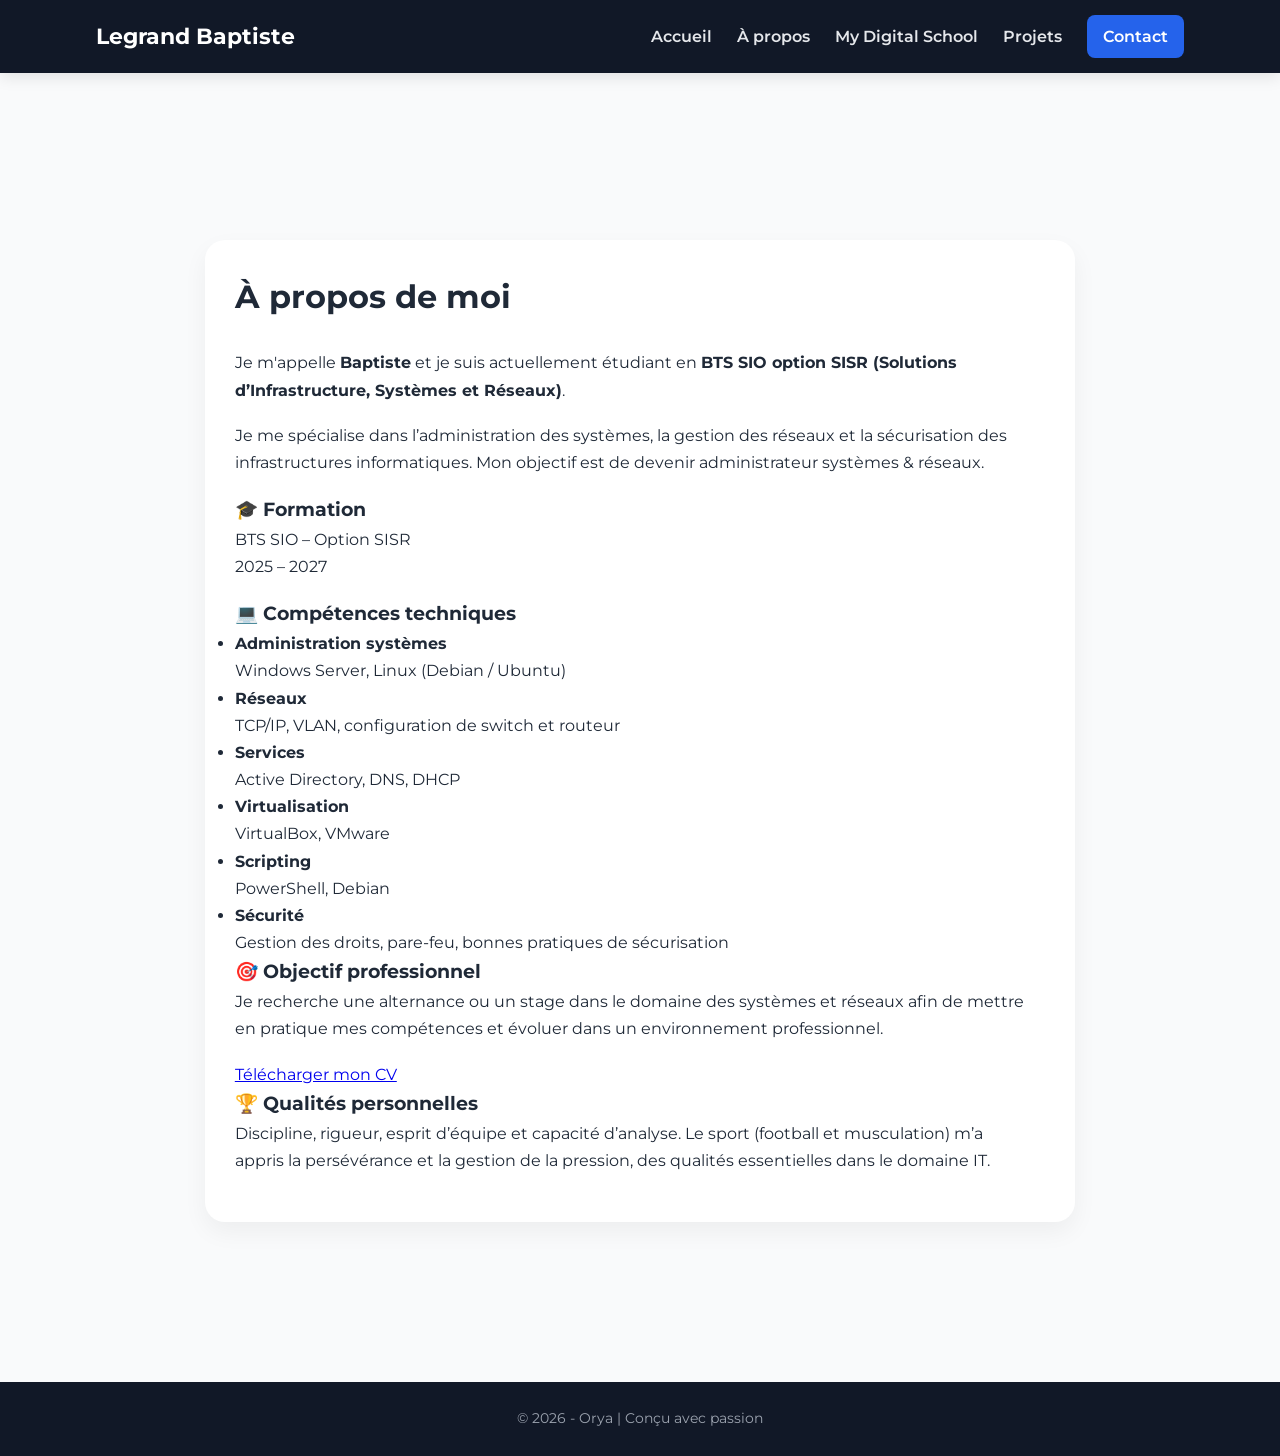
==== a-propos.html @ e44fdbe2 "Refactor header structure: add header container for improved layout consistency across multiple HTML" ====
<!DOCTYPE html>
<html lang="fr">
<head>
    <meta charset="UTF-8">
    <title>À propos</title>
    <link rel="stylesheet" href="style.css">
    <link rel="icon" type="image/x-icon" href="images/favicon.ico">
    <link href="https://fonts.googleapis.com/css2?family=Montserrat:wght@400;600;700&display=swap" rel="stylesheet">
</head>
<body>

<header>
    <div class="header-container">
        <a href="index.html" class="site-name">Legrand Baptiste</a>

        <nav class="nav-right">
            <a href="index.html">Accueil</a>
            <a href="a-propos.html">À propos</a>
            <a href="ecole.html">My Digital School</a>
            <a href="projets.html">Projets</a>
            <a href="contact.html" class="btn-nav">Contact</a>
        </nav>
    </div>
</header>

<section class="about">
    <div class="container">
        <div class="card">

            <h2>À propos de moi</h2>
            

            <p>
                Je m'appelle <strong>Baptiste</strong> et je suis actuellement étudiant en 
                <strong>BTS SIO option SISR (Solutions d’Infrastructure, Systèmes et Réseaux)</strong>.
            </p>

            <p>
                Je me spécialise dans l’administration des systèmes, la gestion des réseaux 
                et la sécurisation des infrastructures informatiques.
                Mon objectif est de devenir administrateur systèmes & réseaux.
            </p>

            <h3>🎓 Formation</h3>
            <p>
                BTS SIO – Option SISR<br>
                2025 – 2027
            </p>

            <h3>💻 Compétences techniques</h3>

<ul class="skills-list">
    <li>
        <strong>Administration systèmes</strong><br>
        Windows Server, Linux (Debian / Ubuntu)
    </li>

    <li>
        <strong>Réseaux</strong><br>
        TCP/IP, VLAN, configuration de switch et routeur
    </li>

    <li>
        <strong>Services</strong><br>
        Active Directory, DNS, DHCP
    </li>

    <li>
        <strong>Virtualisation</strong><br>
        VirtualBox, VMware
    </li>

    <li>
        <strong>Scripting</strong><br>
        PowerShell, Debian
    </li>

    <li>
        <strong>Sécurité</strong><br>
        Gestion des droits, pare-feu, bonnes pratiques de sécurisation
    </li>
</ul>

            <h3>🎯 Objectif professionnel</h3>
            <p>
                Je recherche une alternance ou un stage dans le domaine des systèmes et réseaux
                afin de mettre en pratique mes compétences et évoluer dans un environnement professionnel.
            </p>
<div class="cv-section">
    <a href="cv/CV_LEGRAND_Baptiste.pdf" target="_blank" class="btn-download">
        Télécharger mon CV
    </a>
</div>
            <h3>🏆 Qualités personnelles</h3>
            <p>
                Discipline, rigueur, esprit d’équipe et capacité d’analyse.  
                Le sport (football et musculation) m’a appris la persévérance et la gestion de la pression,
                des qualités essentielles dans le domaine IT.
            </p>

        </div>
    </div>
</section>

<footer>
    © 2026 - Orya | Conçu avec passion
</footer>

</body>
</html>
---- style.css ----
/* ======================= */
/* RESET */
/* ======================= */
* {
    margin: 0;
    padding: 0;
    box-sizing: border-box;
}

html, body {
    height: 100%;
}

body {
    padding-top: 80px;
    font-family: 'Montserrat', sans-serif;
    display: flex;
    flex-direction: column;
    min-height: 100vh;
    background-color: #f9fafb;
    color: #1f2937;
    line-height: 1.7;
}

/* ======================= */
/* HEADER */
/* ======================= */
header {
    width: 100%;
    background: #111827;
    box-shadow: 0 4px 15px rgba(0,0,0,0.1);
    position: fixed;
    top: 0;
    left: 0;
    z-index: 1000;
}

.header-container {
    width: 85%;
    max-width: 1200px;
    margin: auto;
    display: flex;
    align-items: center;
    padding: 15px 0;
}

/* Nom du site */
.site-name {
    color: #ffffff;
    font-weight: 700;
    font-size: 22px;
    text-decoration: none;
    margin-right: auto; /* 🔥 pousse le menu à droite */
    transition: 0.3s ease;
}

.site-name:hover {
    color: #2563eb;
}

/* Navigation */
.nav-right {
    display: flex;
    align-items: center;
    gap: 25px;
}

.nav-right a {
    color: #e5e7eb;
    text-decoration: none;
    font-weight: 600;
    transition: 0.3s ease;
}

.nav-right a:hover {
    color: #2563eb;
}

/* Bouton contact */
.btn-nav {
    padding: 8px 16px;
    background-color: #2563eb;
    border-radius: 8px;
    color: white !important;
}

.btn-nav:hover {
    background-color: #1d4ed8;
}

/* ======================= */
/* HERO */
/* ======================= */
.hero {
    background: linear-gradient(135deg, #111827, #1f2937);
    color: white;
    padding: 120px 10%;
    text-align: center;
}

.hero h1 {
    font-size: 42px;
    margin-bottom: 20px;
}

.hero p {
    font-size: 18px;
    margin-bottom: 35px;
    opacity: 0.9;
}

/* Boutons */
.btn {
    padding: 12px 28px;
    border-radius: 10px;
    text-decoration: none;
    font-weight: 600;
    transition: 0.3s ease;
    margin: 5px;
    display: inline-block;
}

.primary {
    background-color: #2563eb;
    color: white;
}

.primary:hover {
    background-color: #1d4ed8;
}

.secondary {
    border: 2px solid white;
    color: white;
}

.secondary:hover {
    background-color: white;
    color: #111827;
}

/* ======================= */
/* CONTENU */
/* ======================= */
.container {
    width: 85%;
    margin: 60px auto;
    flex: 1;
}

h1, h2 {
    margin-bottom: 20px;
}

.about {
    padding: 100px 10%;
}

.about h2 {
    font-size: 32px;
    margin-bottom: 25px;
}

.about p {
    max-width: 800px;
    margin-bottom: 18px;
}

/* ======================= */
/* CARTES */
/* ======================= */
.card {
    background: white;
    padding: 30px;
    border-radius: 20px;
    box-shadow: 0 10px 25px rgba(0,0,0,0.05);
    transition: 0.3s ease;
}

.card:hover {
    transform: translateY(-6px);
    box-shadow: 0 20px 50px rgba(0,0,0,0.08);
}

/* ======================= */
/* GRID */
/* ======================= */
.projects-grid {
    display: grid;
    grid-template-columns: repeat(auto-fit, minmax(280px, 1fr));
    gap: 30px;
}

/* ======================= */
/* FOOTER */
/* ======================= */
footer {
    text-align: center;
    padding: 25px;
    background: #111827;
    color: #9ca3af;
    font-size: 14px;
}

/* ======================= */
/* RESPONSIVE */
/* ======================= */
@media (max-width: 768px) {
    .header-container {
        flex-direction: column;
        align-items: center;
    }

    .site-name {
        margin-right: 0;
        margin-bottom: 10px;
    }

    .nav-right {
        flex-wrap: wrap;
        justify-content: center;
        gap: 15px;
    }

    .hero h1 {
        font-size: 28px;
    }

    .hero {
        padding: 80px 5%;
    }

    .container {
        width: 90%;
    }
}
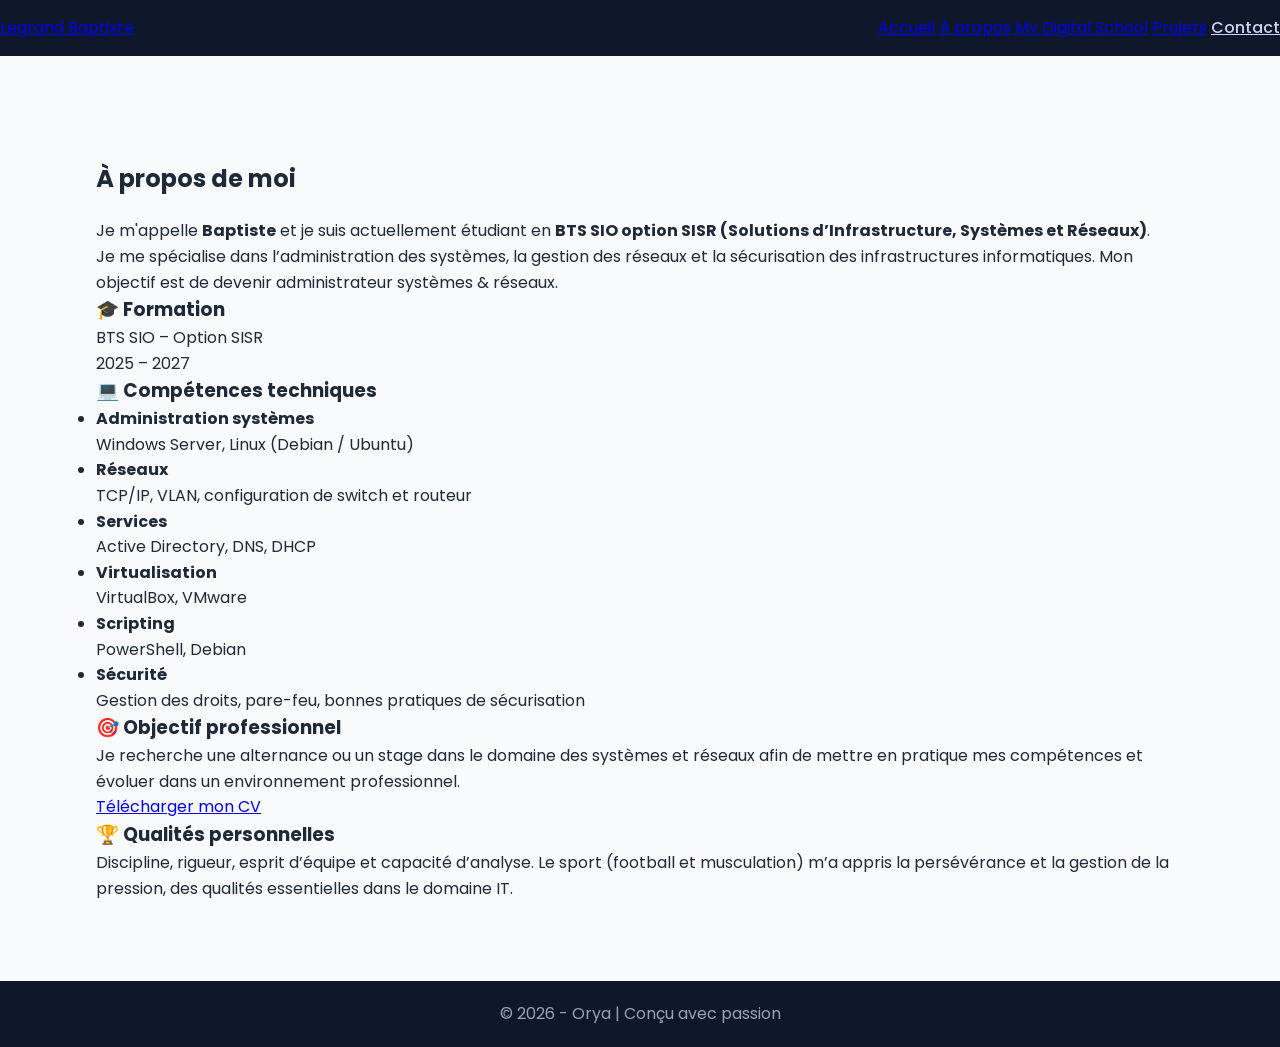
==== commit 8c7c65b3: "Refactor font styles: replace Montserrat with Poppins across multiple HTML files and update button s" ====
--- a/a-propos.html
+++ b/a-propos.html
@@ -5,7 +5,7 @@
     <title>À propos</title>
     <link rel="stylesheet" href="style.css">
     <link rel="icon" type="image/x-icon" href="images/favicon.ico">
-    <link href="https://fonts.googleapis.com/css2?family=Montserrat:wght@400;600;700&display=swap" rel="stylesheet">
+    <link href="https://fonts.googleapis.com/css2?family=Poppins:wght@400;600;700&display=swap" rel="stylesheet">
 </head>
 <body>
 
--- a/style.css
+++ b/style.css
@@ -1,132 +1,145 @@
-/* ======================= */
 /* RESET */
-/* ======================= */
 * {
     margin: 0;
     padding: 0;
     box-sizing: border-box;
 }
 
-html, body {
-    height: 100%;
+body {
+    font-family: 'Montserrat', sans-serif;
+    background: #f9fafb;
+    color: #1f2937;
+    line-height: 1.6;
+    padding-top: 80px;
 }
 
-body {
-    padding-top: 80px;
-    font-family: 'Montserrat', sans-serif;
-    display: flex;
-    flex-direction: column;
-    min-height: 100vh;
-    background-color: #f9fafb;
-    color: #1f2937;
-    line-height: 1.7;
+/* CONTAINER */
+.container {
+    width: 85%;
+    max-width: 1200px;
+    margin: auto;
 }
 
-/* ======================= */
 /* HEADER */
-/* ======================= */
 header {
+    background: #0f172a;
+    position: fixed;
     width: 100%;
-    background: #111827;
-    box-shadow: 0 4px 15px rgba(0,0,0,0.1);
-    position: fixed;
     top: 0;
     left: 0;
     z-index: 1000;
+    
+    border-bottom: none; /* 🔥 enlève barre blanche */
+}
+
+/* SUPPRIME toute ligne parasite */
+header::after {
+    display: none;
 }
 
 .header-container {
-    width: 85%;
-    max-width: 1200px;
-    margin: auto;
     display: flex;
+    justify-content: space-between;
     align-items: center;
     padding: 15px 0;
 }
 
-/* Nom du site */
-.site-name {
-    color: #ffffff;
+/* LOGO */
+.logo {
+    color: white;
     font-weight: 700;
     font-size: 22px;
     text-decoration: none;
-    margin-right: auto; /* 🔥 pousse le menu à droite */
-    transition: 0.3s ease;
 }
 
-.site-name:hover {
-    color: #2563eb;
-}
-
-/* Navigation */
-.nav-right {
+/* NAV */
+.nav {
     display: flex;
-    align-items: center;
     gap: 25px;
 }
 
-.nav-right a {
-    color: #e5e7eb;
+/* liens */
+.nav a {
+    color: #cbd5f5;
     text-decoration: none;
-    font-weight: 600;
-    transition: 0.3s ease;
+    font-weight: 500;
+    position: relative;
+    display: inline-block;
+    transition: color 0.2s ease;
 }
 
-.nav-right a:hover {
-    color: #2563eb;
+/* hover propre (SANS BOUGER) */
+.nav a:hover {
+    color: white;
+    font-weight: 700;
 }
 
-/* Bouton contact */
+/* underline propre */
+.nav a::after {
+    content: "";
+    position: absolute;
+    width: 0;
+    height: 3px;
+    bottom: -2px; /* collé au texte */
+    left: 0;
+    background: #2563eb;
+    transition: width 0.3s ease;
+}
+
+.nav a:hover::after {
+    width: 100%;
+}
+
+/* bouton contact */
 .btn-nav {
-    padding: 8px 16px;
-    background-color: #2563eb;
-    border-radius: 8px;
+    background: none;
+    padding: 0;
+    border-radius: 0;
+    color: #cbd5f5 !important;
+    font-weight: 500;
+}
+
+.btn-nav:hover {
     color: white !important;
 }
 
-.btn-nav:hover {
-    background-color: #1d4ed8;
-}
-
-/* ======================= */
 /* HERO */
-/* ======================= */
 .hero {
-    background: linear-gradient(135deg, #111827, #1f2937);
+    background: linear-gradient(135deg, #0f172a, #1e293b);
     color: white;
-    padding: 120px 10%;
     text-align: center;
+    padding: 120px 0;
 }
 
 .hero h1 {
     font-size: 42px;
-    margin-bottom: 20px;
+    margin-bottom: 15px;
 }
 
 .hero p {
-    font-size: 18px;
-    margin-bottom: 35px;
-    opacity: 0.9;
+    margin-bottom: 30px;
+    opacity: 0.8;
 }
 
-/* Boutons */
+/* BOUTONS */
 .btn {
-    padding: 12px 28px;
+    padding: 12px 25px;
     border-radius: 10px;
     text-decoration: none;
     font-weight: 600;
-    transition: 0.3s ease;
     margin: 5px;
     display: inline-block;
+    transition: 0.3s;
 }
 
 .primary {
-    background-color: #2563eb;
+    background: #2563eb;
     color: white;
 }
 
 .primary:hover {
-    background-color: #1d4ed8;
+    background: #1d4ed8;
+    transform: translateY(-2px);
 }
 
 .secondary {
@@ -135,102 +148,47 @@
 }
 
 .secondary:hover {
-    background-color: white;
-    color: #111827;
+    background: white;
+    color: #0f172a;
 }
 
-/* ======================= */
-/* CONTENU */
-/* ======================= */
-.container {
-    width: 85%;
-    margin: 60px auto;
-    flex: 1;
+/* ABOUT */
+.about {
+    padding: 80px 0;
 }
 
-h1, h2 {
+.about h2 {
     margin-bottom: 20px;
 }
 
-.about {
-    padding: 100px 10%;
+/* FOOTER */
+footer {
+    background: #0f172a;
+    color: #94a3b8;
+    text-align: center;
+    padding: 20px;
 }
 
-.about h2 {
-    font-size: 32px;
-    margin-bottom: 25px;
+.logo,
+.nav a {
+    letter-spacing: 0.3px; /* arrondi visuel */
 }
 
-.about p {
-    max-width: 800px;
-    margin-bottom: 18px;
+body {
+    -webkit-font-smoothing: antialiased;
+    -moz-osx-font-smoothing: grayscale;
 }
 
-/* ======================= */
-/* CARTES */
-/* ======================= */
-.card {
-    background: white;
-    padding: 30px;
-    border-radius: 20px;
-    box-shadow: 0 10px 25px rgba(0,0,0,0.05);
-    transition: 0.3s ease;
+body {
+    font-family: 'Poppins', sans-serif;
 }
 
-.card:hover {
-    transform: translateY(-6px);
-    box-shadow: 0 20px 50px rgba(0,0,0,0.08);
+header {
+    border-bottom: none !important;
 }
 
-/* ======================= */
-/* GRID */
-/* ======================= */
-.projects-grid {
-    display: grid;
-    grid-template-columns: repeat(auto-fit, minmax(280px, 1fr));
-    gap: 30px;
-}
-
-/* ======================= */
-/* FOOTER */
-/* ======================= */
-footer {
-    text-align: center;
-    padding: 25px;
-    background: #111827;
-    color: #9ca3af;
-    font-size: 14px;
-}
-
-/* ======================= */
-/* RESPONSIVE */
-/* ======================= */
-@media (max-width: 768px) {
-    .header-container {
-        flex-direction: column;
-        align-items: center;
-    }
-
-    .site-name {
-        margin-right: 0;
-        margin-bottom: 10px;
-    }
-
-    .nav-right {
-        flex-wrap: wrap;
-        justify-content: center;
-        gap: 15px;
-    }
-
-    .hero h1 {
-        font-size: 28px;
-    }
-
-    .hero {
-        padding: 80px 5%;
-    }
-
-    .container {
-        width: 90%;
-    }
+header,
+.header-container {
+    border: none !important;
+    outline: none;
 }
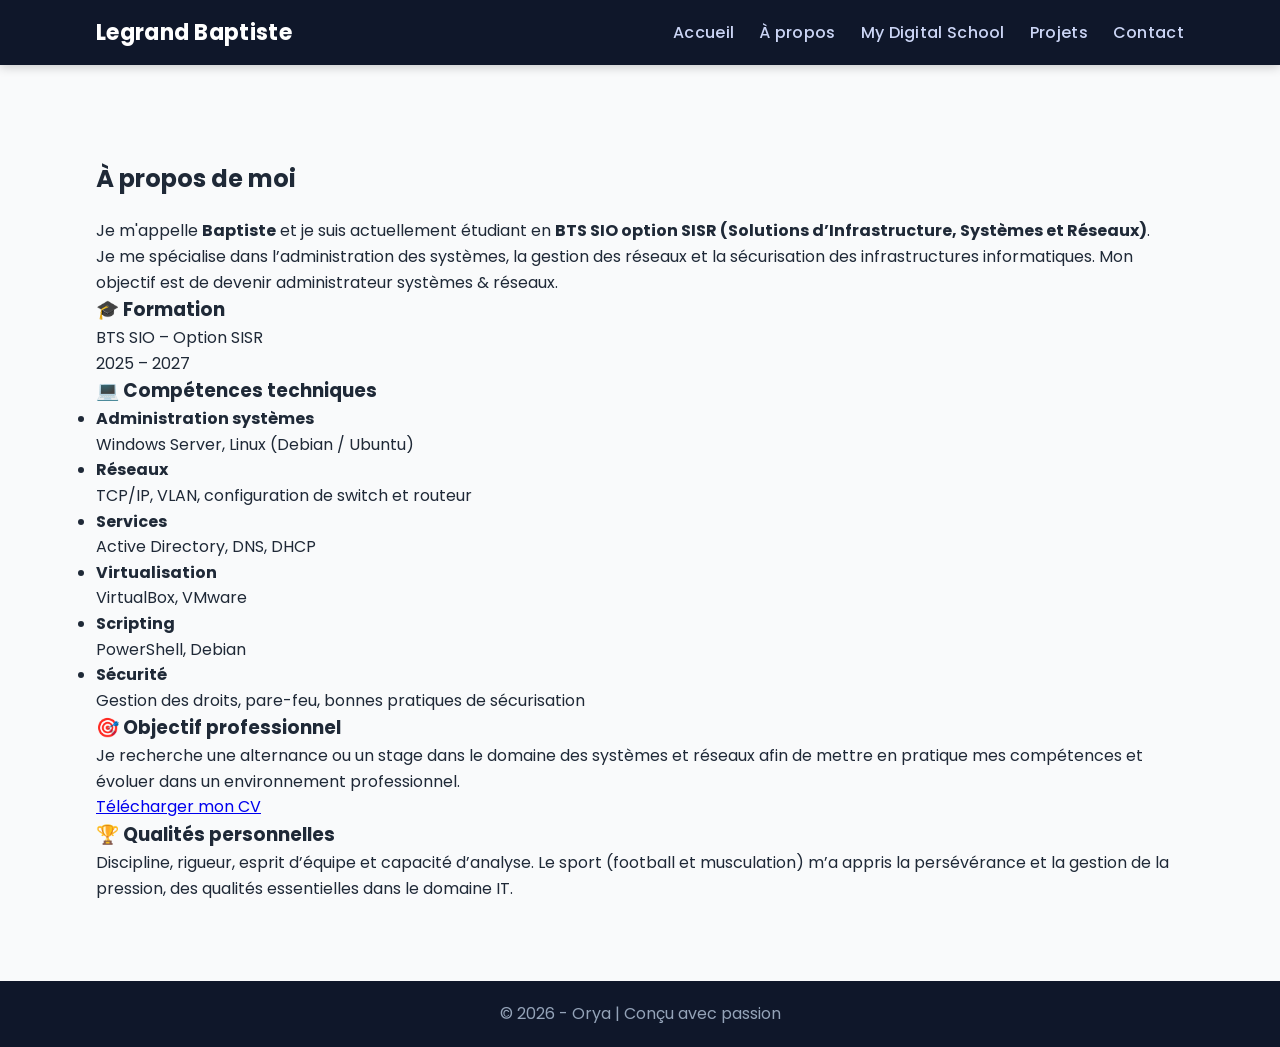
==== commit 01a17ecb: "Refactor header structure and styles: update header container class, modify logo class, and adjust n" ====
--- a/a-propos.html
+++ b/a-propos.html
@@ -10,10 +10,10 @@
 <body>
 
 <header>
-    <div class="header-container">
-        <a href="index.html" class="site-name">Legrand Baptiste</a>
+    <div class="container header-container">
+        <a href="index.html" class="logo">Legrand Baptiste</a>
 
-        <nav class="nav-right">
+        <nav class="nav">
             <a href="index.html">Accueil</a>
             <a href="a-propos.html">À propos</a>
             <a href="ecole.html">My Digital School</a>
--- a/style.css
+++ b/style.css
@@ -1,26 +1,38 @@
+/* ======================= */
 /* RESET */
+/* ======================= */
 * {
     margin: 0;
     padding: 0;
     box-sizing: border-box;
 }
 
+/* ======================= */
+/* BODY */
+/* ======================= */
 body {
-    font-family: 'Montserrat', sans-serif;
+    font-family: 'Poppins', sans-serif;
     background: #f9fafb;
     color: #1f2937;
     line-height: 1.6;
     padding-top: 80px;
-}
-
+
+    -webkit-font-smoothing: antialiased;
+    -moz-osx-font-smoothing: grayscale;
+}
+
+/* ======================= */
 /* CONTAINER */
+/* ======================= */
 .container {
     width: 85%;
     max-width: 1200px;
     margin: auto;
 }
 
+/* ======================= */
 /* HEADER */
+/* ======================= */
 header {
     background: #0f172a;
     position: fixed;
@@ -28,11 +40,12 @@
     top: 0;
     left: 0;
     z-index: 1000;
-    
-    border-bottom: none; /* 🔥 enlève barre blanche */
-}
-
-/* SUPPRIME toute ligne parasite */
+
+    border: none !important;
+    box-shadow: 0 2px 10px rgba(0,0,0,0.2);
+}
+
+/* supprime toute ligne parasite */
 header::after {
     display: none;
 }
@@ -44,15 +57,20 @@
     padding: 15px 0;
 }
 
+/* ======================= */
 /* LOGO */
+/* ======================= */
 .logo {
     color: white;
     font-weight: 700;
     font-size: 22px;
     text-decoration: none;
-}
-
-/* NAV */
+    letter-spacing: 0.3px;
+}
+
+/* ======================= */
+/* NAVIGATION */
+/* ======================= */
 .nav {
     display: flex;
     gap: 25px;
@@ -65,22 +83,23 @@
     font-weight: 500;
     position: relative;
     display: inline-block;
+    letter-spacing: 0.3px;
     transition: color 0.2s ease;
 }
 
-/* hover propre (SANS BOUGER) */
+/* hover (stable, sans bouger) */
 .nav a:hover {
     color: white;
     font-weight: 700;
 }
 
-/* underline propre */
+/* underline animation */
 .nav a::after {
     content: "";
     position: absolute;
     width: 0;
     height: 3px;
-    bottom: -2px; /* collé au texte */
+    bottom: -2px;
     left: 0;
     background: #2563eb;
     transition: width 0.3s ease;
@@ -90,7 +109,9 @@
     width: 100%;
 }
 
-/* bouton contact */
+/* ======================= */
+/* CONTACT (comme les autres) */
+/* ======================= */
 .btn-nav {
     background: none;
     padding: 0;
@@ -103,7 +124,9 @@
     color: white !important;
 }
 
+/* ======================= */
 /* HERO */
+/* ======================= */
 .hero {
     background: linear-gradient(135deg, #0f172a, #1e293b);
     color: white;
@@ -121,7 +144,9 @@
     opacity: 0.8;
 }
 
+/* ======================= */
 /* BOUTONS */
+/* ======================= */
 .btn {
     padding: 12px 25px;
     border-radius: 10px;
@@ -152,7 +177,9 @@
     color: #0f172a;
 }
 
+/* ======================= */
 /* ABOUT */
+/* ======================= */
 .about {
     padding: 80px 0;
 }
@@ -161,7 +188,9 @@
     margin-bottom: 20px;
 }
 
+/* ======================= */
 /* FOOTER */
+/* ======================= */
 footer {
     background: #0f172a;
     color: #94a3b8;
@@ -169,26 +198,10 @@
     padding: 20px;
 }
 
-.logo,
-.nav a {
-    letter-spacing: 0.3px; /* arrondi visuel */
-}
-
-body {
-    -webkit-font-smoothing: antialiased;
-    -moz-osx-font-smoothing: grayscale;
-}
-
-body {
-    font-family: 'Poppins', sans-serif;
-}
-
-header {
-    border-bottom: none !important;
-}
-
+/* ======================= */
+/* FIX BARRE BLANCHE (ULTIME) */
+/* ======================= */
 header,
-.header-container {
+header * {
     border: none !important;
-    outline: none;
 }
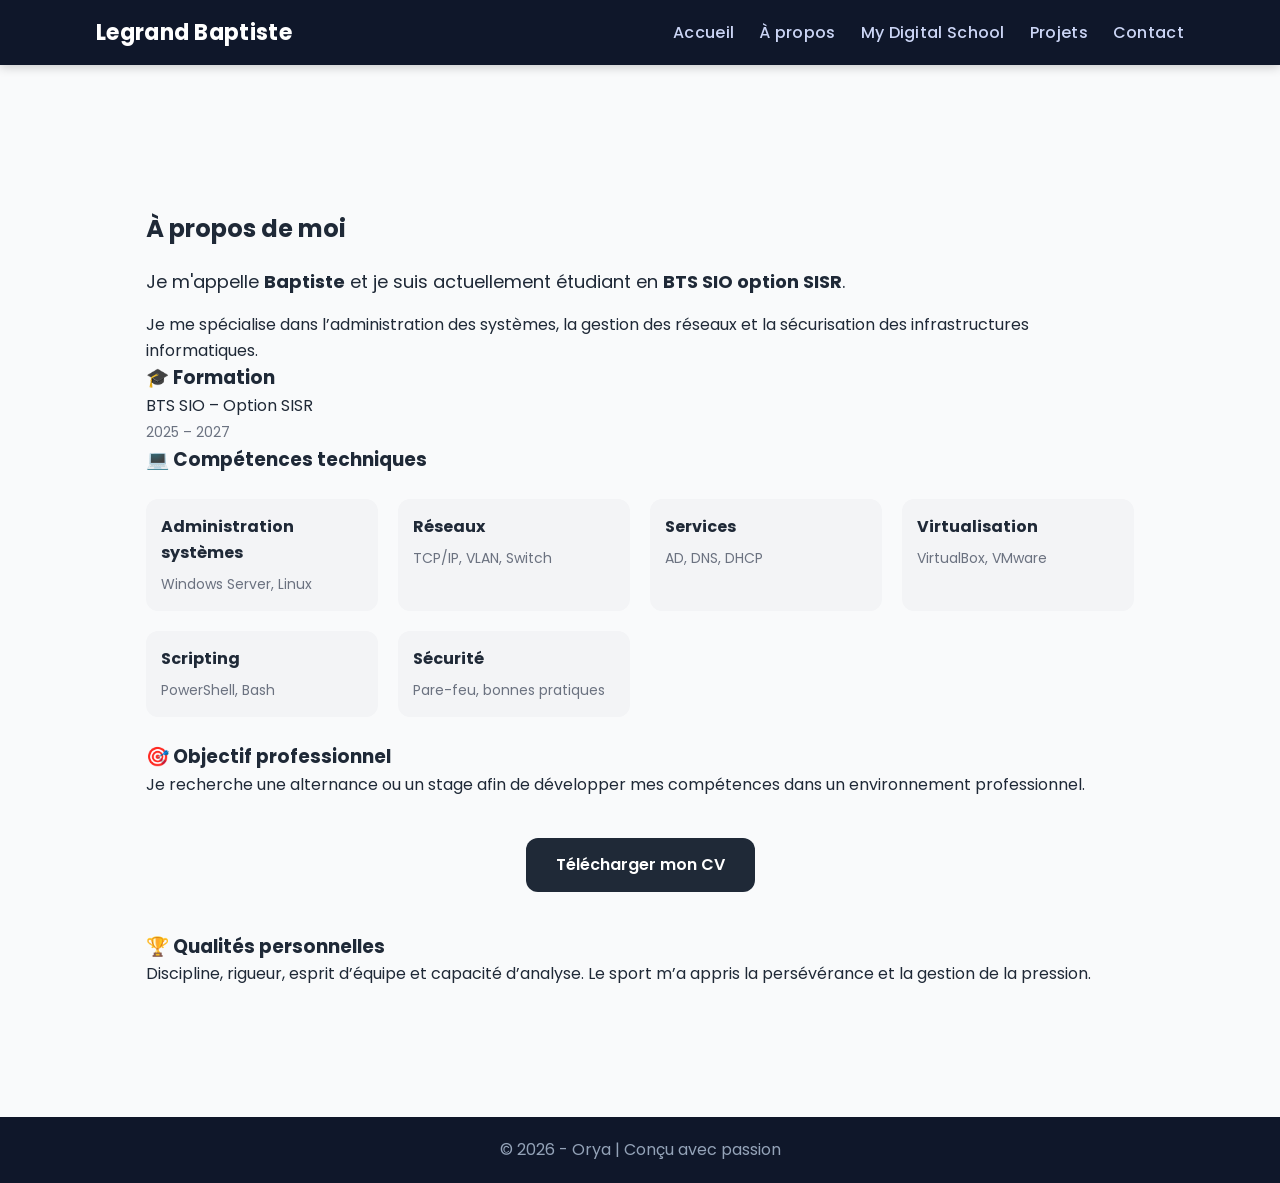
==== commit 2e2dc4f6: "Refactor about page: enhance layout with new card styles, improve skills section with grid layout, a" ====
--- a/a-propos.html
+++ b/a-propos.html
@@ -25,77 +25,77 @@
 
 <section class="about">
     <div class="container">
-        <div class="card">
+        <div class="card about-card">
 
             <h2>À propos de moi</h2>
-            
 
-            <p>
+            <p class="intro">
                 Je m'appelle <strong>Baptiste</strong> et je suis actuellement étudiant en 
-                <strong>BTS SIO option SISR (Solutions d’Infrastructure, Systèmes et Réseaux)</strong>.
+                <strong>BTS SIO option SISR</strong>.
             </p>
 
             <p>
                 Je me spécialise dans l’administration des systèmes, la gestion des réseaux 
                 et la sécurisation des infrastructures informatiques.
-                Mon objectif est de devenir administrateur systèmes & réseaux.
             </p>
 
             <h3>🎓 Formation</h3>
-            <p>
+            <p class="info-block">
                 BTS SIO – Option SISR<br>
-                2025 – 2027
+                <span>2025 – 2027</span>
             </p>
 
             <h3>💻 Compétences techniques</h3>
 
-<ul class="skills-list">
-    <li>
-        <strong>Administration systèmes</strong><br>
-        Windows Server, Linux (Debian / Ubuntu)
-    </li>
+            <div class="skills-grid">
+                <div class="skill-box">
+                    <strong>Administration systèmes</strong>
+                    <span>Windows Server, Linux</span>
+                </div>
 
-    <li>
-        <strong>Réseaux</strong><br>
-        TCP/IP, VLAN, configuration de switch et routeur
-    </li>
+                <div class="skill-box">
+                    <strong>Réseaux</strong>
+                    <span>TCP/IP, VLAN, Switch</span>
+                </div>
 
-    <li>
-        <strong>Services</strong><br>
-        Active Directory, DNS, DHCP
-    </li>
+                <div class="skill-box">
+                    <strong>Services</strong>
+                    <span>AD, DNS, DHCP</span>
+                </div>
 
-    <li>
-        <strong>Virtualisation</strong><br>
-        VirtualBox, VMware
-    </li>
+                <div class="skill-box">
+                    <strong>Virtualisation</strong>
+                    <span>VirtualBox, VMware</span>
+                </div>
 
-    <li>
-        <strong>Scripting</strong><br>
-        PowerShell, Debian
-    </li>
+                <div class="skill-box">
+                    <strong>Scripting</strong>
+                    <span>PowerShell, Bash</span>
+                </div>
 
-    <li>
-        <strong>Sécurité</strong><br>
-        Gestion des droits, pare-feu, bonnes pratiques de sécurisation
-    </li>
-</ul>
+                <div class="skill-box">
+                    <strong>Sécurité</strong>
+                    <span>Pare-feu, bonnes pratiques</span>
+                </div>
+            </div>
 
             <h3>🎯 Objectif professionnel</h3>
             <p>
-                Je recherche une alternance ou un stage dans le domaine des systèmes et réseaux
-                afin de mettre en pratique mes compétences et évoluer dans un environnement professionnel.
+                Je recherche une alternance ou un stage afin de développer mes compétences
+                dans un environnement professionnel.
             </p>
-<div class="cv-section">
-    <a href="cv/CV_LEGRAND_Baptiste.pdf" target="_blank" class="btn-download">
-        Télécharger mon CV
-    </a>
-</div>
+
+            <!-- BOUTON CV -->
+            <div class="cv-section">
+                <a href="cv/CV_LEGRAND_Baptiste.pdf" target="_blank" class="btn-cv">
+                    Télécharger mon CV
+                </a>
+            </div>
+
             <h3>🏆 Qualités personnelles</h3>
             <p>
-                Discipline, rigueur, esprit d’équipe et capacité d’analyse.  
-                Le sport (football et musculation) m’a appris la persévérance et la gestion de la pression,
-                des qualités essentielles dans le domaine IT.
+                Discipline, rigueur, esprit d’équipe et capacité d’analyse.
+                Le sport m’a appris la persévérance et la gestion de la pression.
             </p>
 
         </div>
--- a/style.css
+++ b/style.css
@@ -204,4 +204,85 @@
 header,
 header * {
     border: none !important;
+}
+
+/* ======================= */
+/* ABOUT PAGE CLEAN */
+/* ======================= */
+
+.about-card {
+    padding: 50px;
+    border-radius: 20px;
+}
+
+/* intro */
+.intro {
+    font-size: 18px;
+    margin-bottom: 15px;
+}
+
+/* bloc info */
+.info-block span {
+    color: #6b7280;
+    font-size: 14px;
+}
+
+/* ===== SKILLS GRID ===== */
+.skills-grid {
+    display: grid;
+    grid-template-columns: repeat(auto-fit, minmax(220px, 1fr));
+    gap: 20px;
+    margin: 25px 0;
+}
+
+.skill-box {
+    background: #f3f4f6;
+    padding: 15px;
+    border-radius: 12px;
+    transition: 0.3s;
+}
+
+.skill-box strong {
+    display: block;
+    margin-bottom: 5px;
+}
+
+.skill-box span {
+    font-size: 14px;
+    color: #6b7280;
+}
+
+/* effet hover */
+.skill-box:hover {
+    background: #2563eb;
+    color: white;
+    transform: translateY(-5px);
+}
+
+.skill-box:hover span {
+    color: #e0e7ff;
+}
+
+/* ===== BOUTON CV ===== */
+.cv-section {
+    text-align: center;
+    margin: 40px 0;
+}
+
+.btn-cv {
+    display: inline-block;
+    padding: 14px 30px;
+    background: #1f2937;
+    color: white;
+    border-radius: 12px;
+    text-decoration: none;
+    font-weight: 600;
+    transition: 0.3s;
+}
+
+/* hover stylé */
+.btn-cv:hover {
+    background: #111827;
+    transform: scale(1.05);
+    box-shadow: 0 10px 25px rgba(0,0,0,0.2);
 }
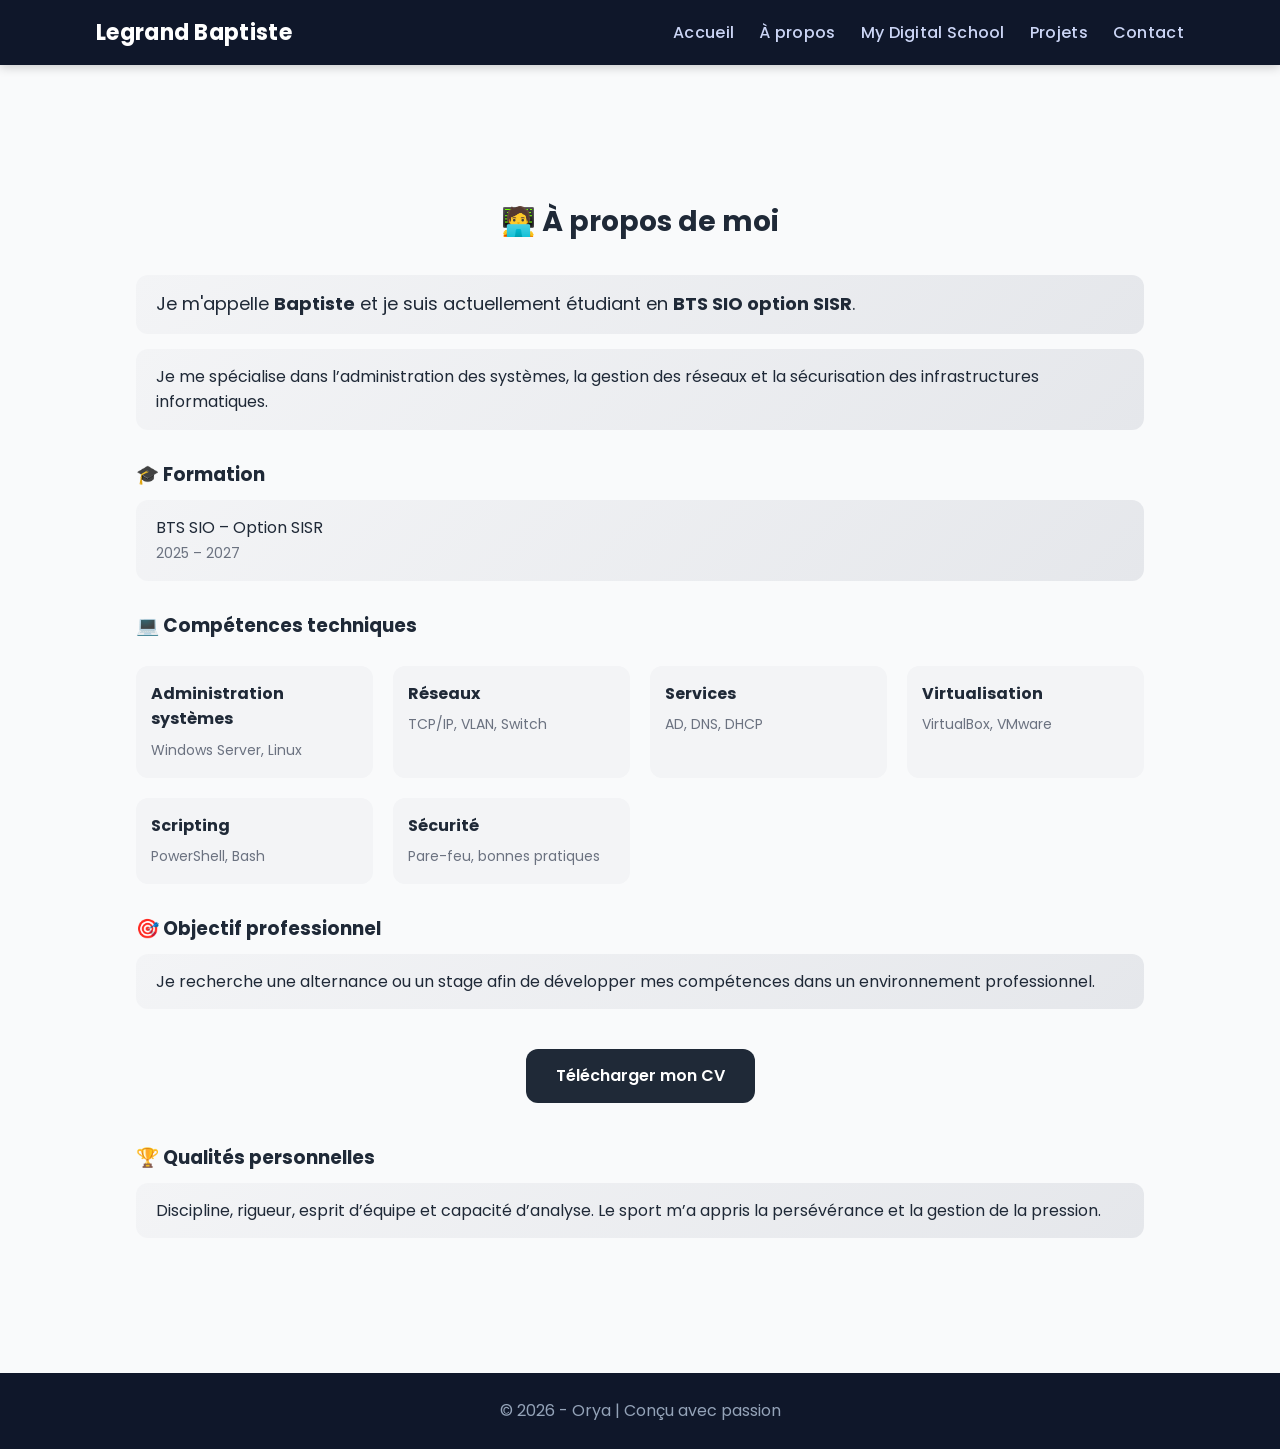
==== commit bcc491a8: "Enhance 'À propos' section: add emoji to title for personalization and update styling with modern gr" ====
--- a/a-propos.html
+++ b/a-propos.html
@@ -27,7 +27,7 @@
     <div class="container">
         <div class="card about-card">
 
-            <h2>À propos de moi</h2>
+            <h2>🧑‍💻 À propos de moi</h2>
 
             <p class="intro">
                 Je m'appelle <strong>Baptiste</strong> et je suis actuellement étudiant en 
--- a/style.css
+++ b/style.css
@@ -192,12 +192,13 @@
 /* FOOTER */
 /* ======================= */
 footer {
+    width: 100%;
     background: #0f172a;
     color: #94a3b8;
     text-align: center;
-    padding: 20px;
-}
-
+    padding: 25px;
+    margin-top: auto;
+}
 /* ======================= */
 /* FIX BARRE BLANCHE (ULTIME) */
 /* ======================= */
@@ -285,4 +286,371 @@
     background: #111827;
     transform: scale(1.05);
     box-shadow: 0 10px 25px rgba(0,0,0,0.2);
+}
+
+/* ======================= */
+/* BLOCS TEXTE MODERNES */
+/* ======================= */
+
+.about-card p {
+    background: linear-gradient(135deg, #f3f4f6, #e5e7eb);
+    padding: 15px 20px;
+    border-radius: 12px;
+    margin-bottom: 15px;
+    transition: 0.3s ease;
+}
+
+/* animation hover */
+.about-card p:hover {
+    background: #e5e7eb;
+    transform: translateY(-3px);
+    box-shadow: 0 10px 20px rgba(0,0,0,0.05);
+}
+
+/* titres un peu espacés */
+.about-card h3 {
+    margin-top: 30px;
+    margin-bottom: 10px;
+}
+
+/* petit style pour h2 */
+.about-card h2 {
+    margin-bottom: 25px;
+    font-size: 28px;
+}
+
+/* ======================= */
+/* PAGE ECOLE */
+/* ======================= */
+
+.school-intro {
+    padding: 80px 0;
+
+    /* 🔥 dégradé moderne */
+    background: linear-gradient(135deg, #f9fafb, #e5e7eb);
+}
+
+/* titre centré */
+.title-center {
+    text-align: center;
+    margin-bottom: 30px;
+}
+
+/* paragraphes plus propres */
+.school-intro p {
+    max-width: 900px;
+    margin: 0 auto 20px auto;
+
+    /* 🔥 dégradé */
+    background: linear-gradient(135deg, #ffffff, #f3f4f6);
+
+    padding: 18px 22px;
+    border-radius: 14px;
+
+    transition: 0.3s ease;
+}
+
+.school-intro p:hover {
+    transform: translateY(-5px);
+
+    /* 🔥 dégradé plus visible */
+    background: linear-gradient(135deg, #f3f4f6, #e5e7eb);
+
+    box-shadow: 0 15px 30px rgba(0,0,0,0.08);
+}
+
+/* hover léger */
+.school-intro p:hover {
+    background: #e5e7eb;
+    transform: translateY(-3px);
+}
+
+/* ======================= */
+/* IMAGE */
+/* ======================= */
+
+.school-image img {
+    max-width: 800px;
+    width: 100%;
+    border-radius: 20px;
+
+    /* effet lumière */
+    background: linear-gradient(135deg, #2563eb33, transparent);
+
+    transition: 0.4s ease;
+}
+
+.school-image img:hover {
+    transform: scale(1.03);
+    box-shadow: 0 25px 50px rgba(0,0,0,0.15);
+}
+
+/* animation hover */
+.school-image img:hover {
+    transform: scale(1.03);
+    box-shadow: 0 20px 40px rgba(0,0,0,0.15);
+}
+
+/* ======================= */
+/* BOUTON VIDEO */
+/* ======================= */
+
+.video-section {
+    text-align: center;
+    margin-top: 30px;
+}
+
+.btn-video {
+    display: inline-block;
+    padding: 14px 30px;
+    background: #1f2937;
+    color: white;
+    border-radius: 12px;
+    text-decoration: none;
+    font-weight: 600;
+    transition: 0.3s;
+}
+
+/* hover stylé */
+.btn-video:hover {
+    background: #111827;
+    transform: scale(1.05);
+    box-shadow: 0 10px 25px rgba(0,0,0,0.2);
+}
+
+/* LOGO ECOLE */
+.school-logo {
+    text-align: center;
+    margin-bottom: 20px;
+}
+
+.school-logo img {
+   width: 120px;
+filter: drop-shadow(0 10px 15px rgba(0,0,0,0.2));
+    transition: 0.3s;
+}
+
+/* petit effet propre */
+.school-logo img:hover {
+    transform: scale(1.1);
+}
+
+/* ======================= */
+/* PROJECTS */
+/* ======================= */
+
+/* TITRE section projets */
+.projects-title {
+    text-align: center;
+    font-size: 32px;
+    margin-bottom: 40px;
+}
+
+.projects-grid {
+    display: grid;
+    grid-template-columns: repeat(auto-fit, minmax(320px, 1fr));
+    gap: 30px;
+    margin-top: 40px;
+}
+
+/* lien carte */
+.project-card {
+    text-decoration: none;
+    color: inherit; /* 🔥 enlève le bleu par défaut */
+}
+
+/* carte */
+.project-card .card {
+    height: 100%;
+    padding: 25px;
+    border-radius: 18px;
+    background: #f3f4f6;
+    transition: all 0.3s ease;
+
+    display: flex;
+    flex-direction: column;
+    justify-content: center;
+}
+
+/* TITRE */
+.project-card h3 {
+    color: #1f2937; /* 🔥 noir propre */
+    font-weight: 600;
+    margin-bottom: 10px;
+    transition: 0.3s;
+}
+
+/* TEXTE */
+.project-card p {
+    color: #4b5563;
+    line-height: 1.6;
+    transition: 0.3s;
+}
+
+/* HOVER carte */
+.project-card:hover .card {
+    transform: translateY(-6px);
+    box-shadow: 0 20px 40px rgba(0,0,0,0.08);
+}
+
+/* HOVER titre uniquement */
+.project-card:hover h3 {
+    color: #2563eb; /* 🔥 bleu uniquement ici */
+}
+
+.project-card:hover .card {
+    transform: translateY(-6px) scale(1.02);
+}
+
+html, body {
+    height: 100%;
+}
+
+body {
+    display: flex;
+    flex-direction: column;
+}
+
+.container {
+    flex: 1;
+}
+
+/* ===== PAGE PROJET ===== */
+
+/* Titre */
+.card h2 {
+    text-align: center;
+    margin-bottom: 30px;
+}
+
+/* étapes */
+.step {
+    margin-bottom: 30px;
+}
+
+.step h3 {
+    margin-bottom: 10px;
+}
+
+/* code */
+pre {
+    background: #111827;
+    color: #e5e7eb;
+    padding: 15px;
+    border-radius: 10px;
+    overflow-x: auto;
+    margin-top: 10px;
+}
+
+code {
+    font-family: monospace;
+    font-size: 14px;
+}
+
+/* texte secondaire */
+.step em {
+    color: #6b7280;
+    font-size: 14px;
+}
+
+/* ===== BOUTONS ===== */
+
+/* conteneur */
+.project-download,
+.back-to-projects {
+    text-align: center;
+    margin-top: 25px;
+}
+
+/* bouton téléchargement (gris foncé) */
+.btn-download {
+    display: inline-block;
+    padding: 12px 25px;
+    background: #1f2937;
+    color: white;
+    text-decoration: none;
+    border-radius: 10px;
+    font-weight: 600;
+    transition: 0.3s;
+}
+
+.btn-download:hover {
+    background: #111827;
+    transform: translateY(-2px);
+}
+
+/* bouton retour (bleu) */
+.btn-back {
+    display: inline-block;
+    margin-top: 15px;
+    padding: 10px 20px;
+    background: #2563eb;
+    color: white;
+    text-decoration: none;
+    border-radius: 10px;
+    font-weight: 600;
+    transition: 0.3s;
+}
+
+.btn-back:hover {
+    background: #1d4ed8;
+    transform: translateY(-2px);
+}
+
+.card {
+    padding: 40px;
+}
+
+.project-title {
+    text-align: center;
+    margin-bottom: 30px;
+}
+
+.project-buttons {
+    text-align: center;
+    margin-top: 30px;
+}
+
+.project-buttons a {
+    display: inline-block;
+    margin: 10px;
+}
+
+.card {
+    animation: fadeUp 0.6s ease;
+}
+
+@keyframes fadeUp {
+    from {
+        opacity: 0;
+        transform: translateY(20px);
+    }
+    to {
+        opacity: 1;
+        transform: translateY(0);
+    }
+}
+
+.step {
+    opacity: 0;
+    transform: translateY(20px);
+    animation: fadeUp 0.5s ease forwards;
+}
+
+/* délai entre chaque step */
+.step:nth-child(2) { animation-delay: 0.1s; }
+.step:nth-child(3) { animation-delay: 0.2s; }
+.step:nth-child(4) { animation-delay: 0.3s; }
+.step:nth-child(5) { animation-delay: 0.4s; }
+.step:nth-child(6) { animation-delay: 0.5s; }
+.step:nth-child(7) { animation-delay: 0.6s; }
+
+.btn-download,
+.btn-back {
+    transition: all 0.3s ease;
+}
+
+.btn-download:hover,
+.btn-back:hover {
+    transform: translateY(-3px) scale(1.03);
 }
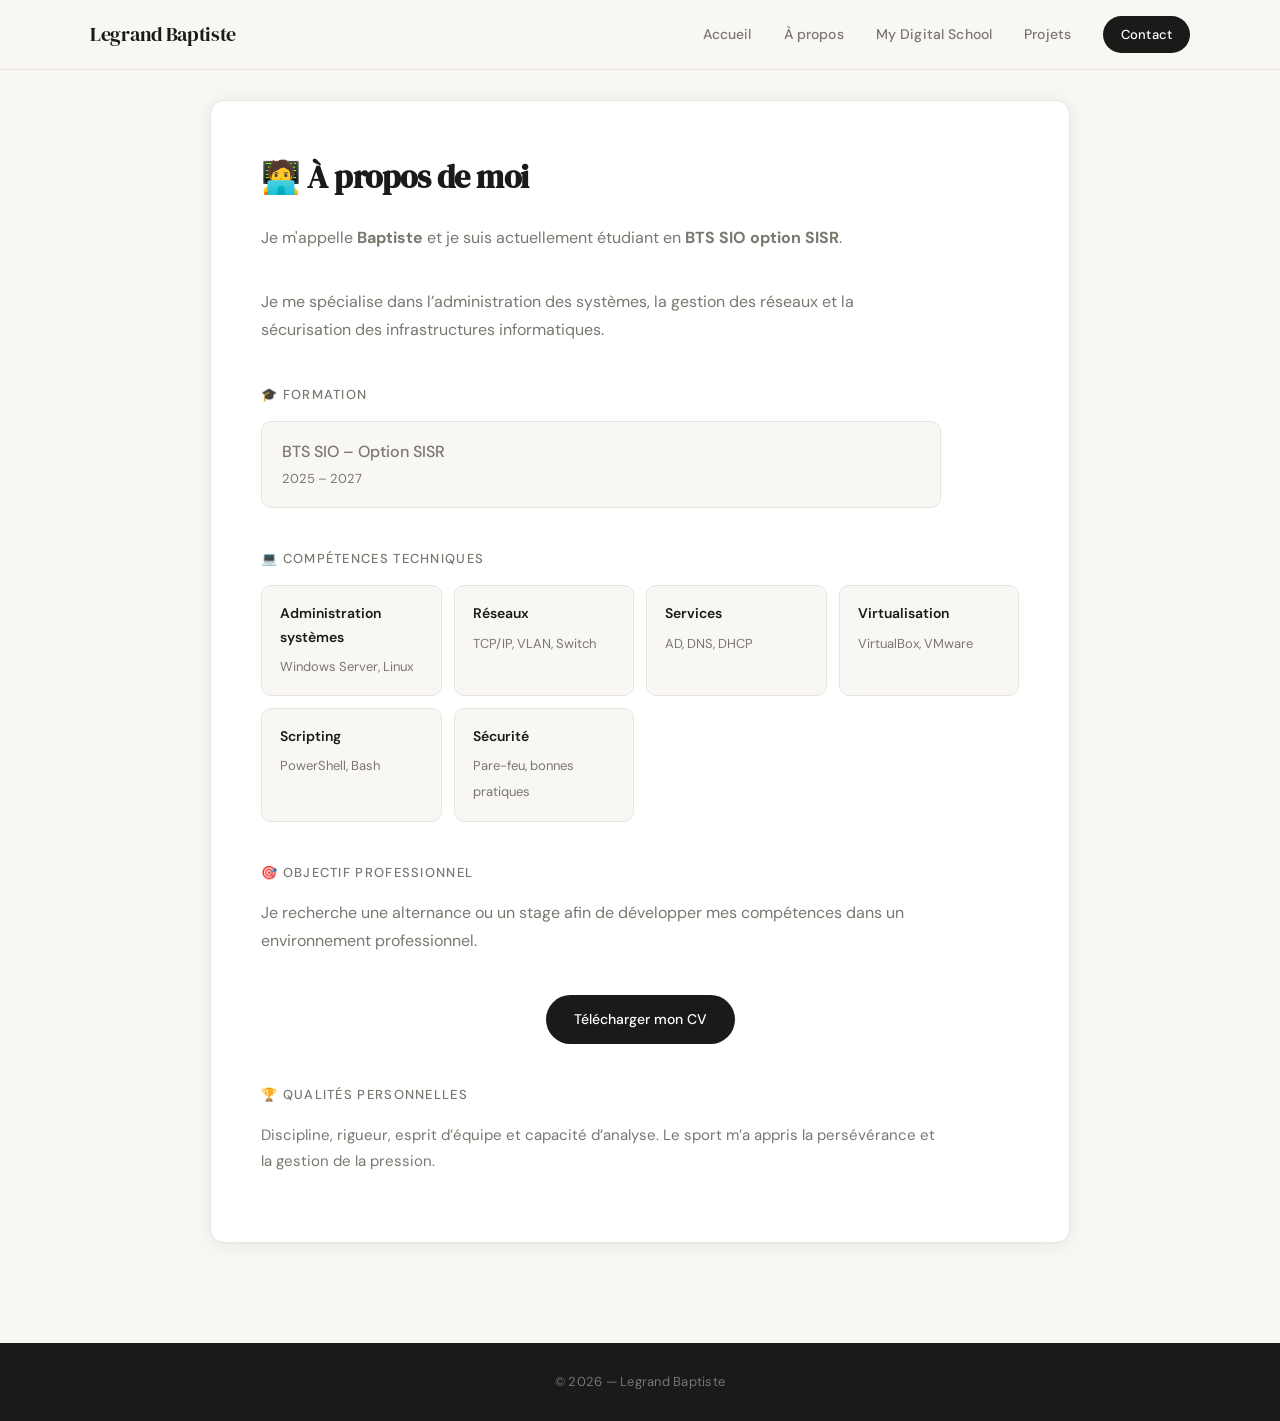
==== commit e47fa4fe: "update site" ====
--- a/a-propos.html
+++ b/a-propos.html
@@ -1,6 +1,7 @@
 <!DOCTYPE html>
 <html lang="fr">
 <head>
+    <meta name="viewport" content="width=device-width, initial-scale=1.0">
     <meta charset="UTF-8">
     <title>À propos</title>
     <link rel="stylesheet" href="style.css">
@@ -103,7 +104,7 @@
 </section>
 
 <footer>
-    © 2026 - Orya | Conçu avec passion
+     © 2026 — Legrand Baptiste
 </footer>
 
 </body>
--- a/style.css
+++ b/style.css
@@ -1,629 +1,1037 @@
-/* ======================= */
-/* RESET */
-/* ======================= */
-* {
+/* ================================
+   IMPORTS
+================================ */
+@import url('https://fonts.googleapis.com/css2?family=DM+Sans:wght@300;400;500;600&family=DM+Serif+Display:ital@0;1&display=swap');
+
+/* ================================
+   VARIABLES
+================================ */
+:root {
+    --bg:        #f8f7f4;
+    --surface:   #ffffff;
+    --border:    #e8e5e0;
+    --text:      #1a1a18;
+    --muted:     #7a776f;
+    --accent:    #1a1a18;
+    --accent-2:  #4a6cf7;
+    --radius:    14px;
+    --shadow:    0 2px 20px rgba(0,0,0,0.07);
+    --shadow-lg: 0 12px 40px rgba(0,0,0,0.10);
+    --transition: 0.25s cubic-bezier(0.4, 0, 0.2, 1);
+}
+
+/* ================================
+   RESET
+================================ */
+*, *::before, *::after {
     margin: 0;
     padding: 0;
     box-sizing: border-box;
 }
 
-/* ======================= */
-/* BODY */
-/* ======================= */
+/* ================================
+   BASE
+================================ */
+html {
+    scroll-behavior: smooth;
+}
+
+html, body {
+    height: 100%;
+}
+
 body {
-    font-family: 'Poppins', sans-serif;
-    background: #f9fafb;
-    color: #1f2937;
-    line-height: 1.6;
-    padding-top: 80px;
-
+    font-family: 'DM Sans', sans-serif;
+    background: var(--bg);
+    color: var(--text);
+    line-height: 1.65;
     -webkit-font-smoothing: antialiased;
-    -moz-osx-font-smoothing: grayscale;
-}
-
-/* ======================= */
-/* CONTAINER */
-/* ======================= */
+    display: flex;
+    flex-direction: column;
+    min-height: 100vh;
+}
+
+main {
+    flex: 1;
+    padding-top: 100px;
+}
+
+/* ================================
+   CONTAINER
+================================ */
 .container {
-    width: 85%;
-    max-width: 1200px;
-    margin: auto;
-}
-
-/* ======================= */
-/* HEADER */
-/* ======================= */
+    width: 88%;
+    max-width: 1100px;
+    margin: 0 auto;
+}
+
+/* ================================
+   HEADER
+================================ */
 header {
-    background: #0f172a;
     position: fixed;
-    width: 100%;
     top: 0;
     left: 0;
+    width: 100%;
+    height: 70px;
     z-index: 1000;
-
-    border: none !important;
-    box-shadow: 0 2px 10px rgba(0,0,0,0.2);
-}
-
-/* supprime toute ligne parasite */
-header::after {
-    display: none;
+    background: rgba(248, 247, 244, 0.92);
+    backdrop-filter: blur(12px);
+    -webkit-backdrop-filter: blur(12px);
+    border-bottom: 1px solid var(--border);
 }
 
 .header-container {
     display: flex;
     justify-content: space-between;
     align-items: center;
-    padding: 15px 0;
-}
-
-/* ======================= */
-/* LOGO */
-/* ======================= */
+    height: 100%;
+}
+
 .logo {
-    color: white;
-    font-weight: 700;
-    font-size: 22px;
+    font-family: 'DM Serif Display', serif;
+    font-size: 20px;
+    color: var(--text);
     text-decoration: none;
-    letter-spacing: 0.3px;
-}
-
-/* ======================= */
-/* NAVIGATION */
-/* ======================= */
+    letter-spacing: -0.3px;
+}
+
 .nav {
     display: flex;
-    gap: 25px;
-}
-
-/* liens */
+    align-items: center;
+    gap: 32px;
+}
+
 .nav a {
-    color: #cbd5f5;
+    color: var(--muted);
     text-decoration: none;
-    font-weight: 500;
+    font-size: 14px;
+    font-weight: 500;
+    letter-spacing: 0.01em;
+    transition: color var(--transition);
     position: relative;
-    display: inline-block;
-    letter-spacing: 0.3px;
-    transition: color 0.2s ease;
-}
-
-/* hover (stable, sans bouger) */
+}
+
+.nav a::after {
+    content: '';
+    position: absolute;
+    bottom: -3px;
+    left: 0;
+    width: 0;
+    height: 1px;
+    background: var(--text);
+    transition: width var(--transition);
+}
+
 .nav a:hover {
-    color: white;
-    font-weight: 700;
-}
-
-/* underline animation */
-.nav a::after {
-    content: "";
-    position: absolute;
-    width: 0;
-    height: 3px;
-    bottom: -2px;
-    left: 0;
-    background: #2563eb;
-    transition: width 0.3s ease;
+    color: var(--text);
 }
 
 .nav a:hover::after {
     width: 100%;
 }
 
-/* ======================= */
-/* CONTACT (comme les autres) */
-/* ======================= */
-.btn-nav {
-    background: none;
-    padding: 0;
-    border-radius: 0;
-    color: #cbd5f5 !important;
-    font-weight: 500;
-}
-
-.btn-nav:hover {
-    color: white !important;
-}
-
-/* ======================= */
-/* HERO */
-/* ======================= */
+/* Nav contact pill */
+.nav .btn-nav {
+    color: var(--text);
+    background: var(--text);
+    color: white;
+    padding: 8px 18px;
+    border-radius: 100px;
+    font-size: 13px;
+    font-weight: 500;
+    transition: var(--transition);
+}
+
+.nav .btn-nav::after {
+    display: none;
+}
+
+.nav .btn-nav:hover {
+    background: #333;
+    color: white;
+    transform: translateY(-1px);
+}
+
+/* ================================
+   HERO
+================================ */
 .hero {
-    background: linear-gradient(135deg, #0f172a, #1e293b);
+    min-height: 100vh;
+    background: var(--text);
+    display: flex;
+    align-items: center;
+    justify-content: center;
+    text-align: center;
+    padding: 120px 20px 80px;
+    position: relative;
+    overflow: hidden;
+}
+
+/* Subtle texture */
+.hero::before {
+    content: '';
+    position: absolute;
+    inset: 0;
+    background-image: radial-gradient(circle at 20% 50%, rgba(74,108,247,0.08) 0%, transparent 60%),
+                      radial-gradient(circle at 80% 20%, rgba(255,255,255,0.04) 0%, transparent 50%);
+    pointer-events: none;
+}
+
+.hero-content {
+    position: relative;
+    z-index: 1;
+    animation: heroFadeUp 0.9s cubic-bezier(0.4,0,0.2,1) both;
+}
+
+.hero-eyebrow {
+    display: inline-block;
+    font-size: 12px;
+    font-weight: 500;
+    letter-spacing: 0.15em;
+    text-transform: uppercase;
+    color: rgba(255,255,255,0.45);
+    margin-bottom: 24px;
+    border: 1px solid rgba(255,255,255,0.12);
+    padding: 6px 14px;
+    border-radius: 100px;
+}
+
+.hero-content h1 {
+    font-family: 'DM Serif Display', serif;
+    font-size: clamp(40px, 6vw, 68px);
+    color: #ffffff;
+    line-height: 1.1;
+    letter-spacing: -1.5px;
+    margin-bottom: 22px;
+}
+
+.hero-content p {
+    color: rgba(255,255,255,0.55);
+    font-size: 17px;
+    font-weight: 300;
+    margin-bottom: 44px;
+    max-width: 420px;
+    margin-left: auto;
+    margin-right: auto;
+}
+
+.hero-buttons {
+    display: flex;
+    gap: 14px;
+    justify-content: center;
+    flex-wrap: wrap;
+}
+
+/* ================================
+   BUTTONS
+================================ */
+.btn {
+    display: inline-block;
+    padding: 13px 28px;
+    border-radius: 100px;
+    text-decoration: none;
+    font-size: 14px;
+    font-weight: 500;
+    transition: var(--transition);
+    letter-spacing: 0.01em;
+}
+
+.btn.primary {
+    background: white;
+    color: var(--text);
+}
+
+.btn.primary:hover {
+    background: #f0f0f0;
+    transform: translateY(-2px);
+    box-shadow: 0 8px 24px rgba(0,0,0,0.2);
+}
+
+.btn.secondary {
+    border: 1px solid rgba(255,255,255,0.25);
+    color: rgba(255,255,255,0.8);
+    background: rgba(255,255,255,0.05);
+}
+
+.btn.secondary:hover {
+    border-color: rgba(255,255,255,0.6);
     color: white;
-    text-align: center;
-    padding: 120px 0;
-}
-
-.hero h1 {
-    font-size: 42px;
-    margin-bottom: 15px;
-}
-
-.hero p {
-    margin-bottom: 30px;
-    opacity: 0.8;
-}
-
-/* ======================= */
-/* BOUTONS */
-/* ======================= */
-.btn {
-    padding: 12px 25px;
+    background: rgba(255,255,255,0.1);
+    transform: translateY(-2px);
+}
+
+/* ================================
+   WELCOME SECTION (index)
+================================ */
+.about {
+    padding: 100px 0;
+}
+
+.about h2 {
+    font-family: 'DM Serif Display', serif;
+    font-size: 36px;
+    letter-spacing: -0.5px;
+    margin-bottom: 32px;
+    color: var(--text);
+}
+
+.about p {
+    color: var(--muted);
+    font-size: 16px;
+    max-width: 680px;
+    margin-bottom: 18px;
+    line-height: 1.75;
+}
+
+/* ================================
+   SECTIONS
+================================ */
+section {
+    padding: 80px 0;
+}
+
+/* ================================
+   DIVIDER
+================================ */
+.divider {
+    height: 1px;
+    background: var(--border);
+    margin: 0;
+}
+
+/* ================================
+   CARD (generic)
+================================ */
+.card {
+    background: var(--surface);
+    border: 1px solid var(--border);
+    border-radius: var(--radius);
+    padding: 40px;
+    box-shadow: var(--shadow);
+    animation: fadeUp 0.5s ease both;
+}
+
+/* ================================
+   PROJECTS PAGE
+================================ */
+.projects-title {
+    font-family: 'DM Serif Display', serif;
+    font-size: 38px;
+    letter-spacing: -0.5px;
+    margin-bottom: 8px;
+    color: var(--text);
+}
+
+.projects-subtitle {
+    color: var(--muted);
+    font-size: 16px;
+    margin-bottom: 48px;
+}
+
+.projects-grid {
+    display: grid;
+    grid-template-columns: repeat(auto-fit, minmax(300px, 1fr));
+    gap: 20px;
+    margin-top: 16px;
+}
+
+.project-card {
+    text-decoration: none;
+    color: inherit;
+    display: block;
+}
+
+.project-card .card {
+    height: 100%;
+    display: flex;
+    flex-direction: column;
+    justify-content: space-between;
+    padding: 30px;
+    transition: transform var(--transition), box-shadow var(--transition), border-color var(--transition);
+    cursor: pointer;
+    position: relative;
+    overflow: hidden;
+}
+
+.project-card .card::before {
+    content: '→';
+    position: absolute;
+    top: 28px;
+    right: 28px;
+    font-size: 18px;
+    color: var(--border);
+    transition: var(--transition);
+}
+
+.project-card:hover .card {
+    transform: translateY(-4px);
+    box-shadow: var(--shadow-lg);
+    border-color: #d0ccc5;
+}
+
+.project-card:hover .card::before {
+    color: var(--accent-2);
+    transform: translate(3px, -3px);
+}
+
+.project-card h3 {
+    font-size: 17px;
+    font-weight: 600;
+    color: var(--text);
+    margin-bottom: 12px;
+    padding-right: 30px;
+    transition: color var(--transition);
+}
+
+.project-card p {
+    color: var(--muted);
+    font-size: 14px;
+    line-height: 1.65;
+}
+
+.project-card:hover h3 {
+    color: var(--accent-2);
+}
+
+/* ================================
+   ABOUT PAGE
+================================ */
+.about-card {
+    background: var(--surface);
+    border: 1px solid var(--border);
+    border-radius: var(--radius);
+    padding: 50px;
+    box-shadow: var(--shadow);
+    max-width: 860px;
+    margin: 0 auto;
+    animation: fadeUp 0.5s ease both;
+}
+
+.about-card h2 {
+    font-family: 'DM Serif Display', serif;
+    font-size: 32px;
+    letter-spacing: -0.5px;
+    margin-bottom: 20px;
+}
+
+.about-card .intro {
+    font-size: 16px;
+    color: var(--muted);
+    margin-bottom: 36px;
+    line-height: 1.75;
+}
+
+.about-card h3 {
+    font-size: 13px;
+    font-weight: 500;
+    letter-spacing: 0.1em;
+    text-transform: uppercase;
+    color: var(--muted);
+    margin-top: 40px;
+    margin-bottom: 16px;
+}
+
+/* Formation info */
+.info-block {
+    background: var(--bg);
+    border: 1px solid var(--border);
     border-radius: 10px;
-    text-decoration: none;
-    font-weight: 600;
-    margin: 5px;
-    display: inline-block;
-    transition: 0.3s;
-}
-
-.primary {
-    background: #2563eb;
-    color: white;
-}
-
-.primary:hover {
-    background: #1d4ed8;
-    transform: translateY(-2px);
-}
-
-.secondary {
-    border: 2px solid white;
-    color: white;
-}
-
-.secondary:hover {
-    background: white;
-    color: #0f172a;
-}
-
-/* ======================= */
-/* ABOUT */
-/* ======================= */
-.about {
-    padding: 80px 0;
-}
-
-.about h2 {
-    margin-bottom: 20px;
-}
-
-/* ======================= */
-/* FOOTER */
-/* ======================= */
-footer {
-    width: 100%;
-    background: #0f172a;
-    color: #94a3b8;
-    text-align: center;
-    padding: 25px;
-    margin-top: auto;
-}
-/* ======================= */
-/* FIX BARRE BLANCHE (ULTIME) */
-/* ======================= */
-header,
-header * {
-    border: none !important;
-}
-
-/* ======================= */
-/* ABOUT PAGE CLEAN */
-/* ======================= */
-
-.about-card {
-    padding: 50px;
-    border-radius: 20px;
-}
-
-/* intro */
-.intro {
-    font-size: 18px;
-    margin-bottom: 15px;
-}
-
-/* bloc info */
+    padding: 16px 20px;
+    margin-bottom: 10px;
+    font-size: 15px;
+    color: var(--text);
+    font-weight: 500;
+}
+
 .info-block span {
-    color: #6b7280;
-    font-size: 14px;
-}
-
-/* ===== SKILLS GRID ===== */
+    display: block;
+    color: var(--muted);
+    font-size: 13px;
+    font-weight: 400;
+    margin-top: 2px;
+}
+
+/* Skills grid */
 .skills-grid {
     display: grid;
-    grid-template-columns: repeat(auto-fit, minmax(220px, 1fr));
-    gap: 20px;
-    margin: 25px 0;
+    grid-template-columns: repeat(auto-fit, minmax(180px, 1fr));
+    gap: 12px;
+    margin: 16px 0;
 }
 
 .skill-box {
-    background: #f3f4f6;
-    padding: 15px;
-    border-radius: 12px;
-    transition: 0.3s;
+    background: var(--bg);
+    border: 1px solid var(--border);
+    padding: 16px 18px;
+    border-radius: 10px;
+    transition: var(--transition);
+    cursor: default;
 }
 
 .skill-box strong {
     display: block;
-    margin-bottom: 5px;
+    font-size: 14px;
+    font-weight: 600;
+    margin-bottom: 4px;
+    color: var(--text);
 }
 
 .skill-box span {
-    font-size: 14px;
-    color: #6b7280;
-}
-
-/* effet hover */
+    font-size: 13px;
+    color: var(--muted);
+}
+
 .skill-box:hover {
-    background: #2563eb;
-    color: white;
-    transform: translateY(-5px);
+    border-color: var(--accent-2);
+    background: white;
+    transform: translateY(-3px);
+    box-shadow: var(--shadow);
+}
+
+.skill-box:hover strong {
+    color: var(--accent-2);
 }
 
 .skill-box:hover span {
-    color: #e0e7ff;
-}
-
-/* ===== BOUTON CV ===== */
+    color: var(--muted);
+}
+
+/* Qualités */
+.about-card > p:last-child {
+    color: var(--muted);
+    font-size: 15px;
+    line-height: 1.75;
+    margin-top: 8px;
+}
+
+/* CV button */
 .cv-section {
     text-align: center;
+    margin: 40px 0 8px;
+}
+
+.btn-cv {
+    display: inline-flex;
+    align-items: center;
+    gap: 8px;
+    padding: 13px 28px;
+    background: var(--text);
+    color: white;
+    border-radius: 100px;
+    text-decoration: none;
+    font-size: 14px;
+    font-weight: 500;
+    transition: var(--transition);
+}
+
+.btn-cv:hover {
+    background: #333;
+    transform: translateY(-2px);
+    box-shadow: 0 8px 24px rgba(0,0,0,0.15);
+}
+
+/* ================================
+   SCHOOL PAGE
+================================ */
+.school-intro {
+    padding: 40px 0 80px;
+    max-width: 860px;
+    margin: 0 auto;
+}
+
+.title-center {
+    font-family: 'DM Serif Display', serif;
+    font-size: 36px;
+    letter-spacing: -0.5px;
+    text-align: center;
+    margin-bottom: 10px;
+}
+
+.school-intro > p {
+    color: var(--muted);
+    font-size: 16px;
+    line-height: 1.75;
+    text-align: center;
+    margin-bottom: 16px;
+}
+
+.school-logo {
+    text-align: center;
+    margin-bottom: 32px;
+}
+
+.school-logo img {
+    width: 100px;
+    filter: drop-shadow(0 4px 12px rgba(0,0,0,0.1));
+    transition: transform var(--transition);
+}
+
+.school-logo img:hover {
+    transform: scale(1.05);
+}
+
+.school-image {
+    display: flex;
+    justify-content: center;
     margin: 40px 0;
 }
 
-.btn-cv {
-    display: inline-block;
-    padding: 14px 30px;
-    background: #1f2937;
-    color: white;
-    border-radius: 12px;
-    text-decoration: none;
-    font-weight: 600;
-    transition: 0.3s;
-}
-
-/* hover stylé */
-.btn-cv:hover {
-    background: #111827;
-    transform: scale(1.05);
-    box-shadow: 0 10px 25px rgba(0,0,0,0.2);
-}
-
-/* ======================= */
-/* BLOCS TEXTE MODERNES */
-/* ======================= */
-
-.about-card p {
-    background: linear-gradient(135deg, #f3f4f6, #e5e7eb);
-    padding: 15px 20px;
-    border-radius: 12px;
-    margin-bottom: 15px;
-    transition: 0.3s ease;
-}
-
-/* animation hover */
-.about-card p:hover {
-    background: #e5e7eb;
-    transform: translateY(-3px);
-    box-shadow: 0 10px 20px rgba(0,0,0,0.05);
-}
-
-/* titres un peu espacés */
-.about-card h3 {
-    margin-top: 30px;
-    margin-bottom: 10px;
-}
-
-/* petit style pour h2 */
-.about-card h2 {
-    margin-bottom: 25px;
-    font-size: 28px;
-}
-
-/* ======================= */
-/* PAGE ECOLE */
-/* ======================= */
-
-.school-intro {
-    padding: 80px 0;
-
-    /* 🔥 dégradé moderne */
-    background: linear-gradient(135deg, #f9fafb, #e5e7eb);
-}
-
-/* titre centré */
-.title-center {
-    text-align: center;
-    margin-bottom: 30px;
-}
-
-/* paragraphes plus propres */
-.school-intro p {
-    max-width: 900px;
-    margin: 0 auto 20px auto;
-
-    /* 🔥 dégradé */
-    background: linear-gradient(135deg, #ffffff, #f3f4f6);
-
-    padding: 18px 22px;
-    border-radius: 14px;
-
-    transition: 0.3s ease;
-}
-
-.school-intro p:hover {
-    transform: translateY(-5px);
-
-    /* 🔥 dégradé plus visible */
-    background: linear-gradient(135deg, #f3f4f6, #e5e7eb);
-
-    box-shadow: 0 15px 30px rgba(0,0,0,0.08);
-}
-
-/* hover léger */
-.school-intro p:hover {
-    background: #e5e7eb;
-    transform: translateY(-3px);
-}
-
-/* ======================= */
-/* IMAGE */
-/* ======================= */
-
 .school-image img {
-    max-width: 800px;
     width: 100%;
-    border-radius: 20px;
-
-    /* effet lumière */
-    background: linear-gradient(135deg, #2563eb33, transparent);
-
-    transition: 0.4s ease;
+    max-width: 760px;
+    border-radius: 16px;
+    border: 1px solid var(--border);
+    box-shadow: var(--shadow-lg);
+    transition: transform var(--transition), box-shadow var(--transition);
 }
 
 .school-image img:hover {
-    transform: scale(1.03);
-    box-shadow: 0 25px 50px rgba(0,0,0,0.15);
-}
-
-/* animation hover */
-.school-image img:hover {
-    transform: scale(1.03);
-    box-shadow: 0 20px 40px rgba(0,0,0,0.15);
-}
-
-/* ======================= */
-/* BOUTON VIDEO */
-/* ======================= */
+    transform: scale(1.02);
+    box-shadow: 0 24px 60px rgba(0,0,0,0.13);
+}
 
 .video-section {
     text-align: center;
-    margin-top: 30px;
+    margin-top: 32px;
 }
 
 .btn-video {
-    display: inline-block;
-    padding: 14px 30px;
-    background: #1f2937;
+    display: inline-flex;
+    align-items: center;
+    gap: 8px;
+    padding: 13px 28px;
+    background: var(--text);
     color: white;
+    border-radius: 100px;
+    text-decoration: none;
+    font-size: 14px;
+    font-weight: 500;
+    transition: var(--transition);
+}
+
+.btn-video:hover {
+    background: #333;
+    transform: translateY(-2px);
+    box-shadow: 0 8px 24px rgba(0,0,0,0.15);
+}
+
+/* ================================
+   PROJECT DETAIL PAGES
+================================ */
+.project-card-detail {
+    max-width: 820px;
+    margin: 0 auto;
+}
+
+.project-title {
+    font-family: 'DM Serif Display', serif;
+    font-size: 32px;
+    letter-spacing: -0.5px;
+    text-align: center;
+    margin-bottom: 36px;
+}
+
+/* Steps (projet 1) */
+.step {
+    background: var(--surface);
+    border: 1px solid var(--border);
     border-radius: 12px;
-    text-decoration: none;
-    font-weight: 600;
-    transition: 0.3s;
-}
-
-/* hover stylé */
-.btn-video:hover {
-    background: #111827;
-    transform: scale(1.05);
-    box-shadow: 0 10px 25px rgba(0,0,0,0.2);
-}
-
-/* LOGO ECOLE */
-.school-logo {
-    text-align: center;
-    margin-bottom: 20px;
-}
-
-.school-logo img {
-   width: 120px;
-filter: drop-shadow(0 10px 15px rgba(0,0,0,0.2));
-    transition: 0.3s;
-}
-
-/* petit effet propre */
-.school-logo img:hover {
-    transform: scale(1.1);
-}
-
-/* ======================= */
-/* PROJECTS */
-/* ======================= */
-
-/* TITRE section projets */
-.projects-title {
-    text-align: center;
-    font-size: 32px;
-    margin-bottom: 40px;
-}
-
-.projects-grid {
-    display: grid;
-    grid-template-columns: repeat(auto-fit, minmax(320px, 1fr));
-    gap: 30px;
-    margin-top: 40px;
-}
-
-/* lien carte */
-.project-card {
-    text-decoration: none;
-    color: inherit; /* 🔥 enlève le bleu par défaut */
-}
-
-/* carte */
-.project-card .card {
-    height: 100%;
-    padding: 25px;
-    border-radius: 18px;
-    background: #f3f4f6;
-    transition: all 0.3s ease;
-
-    display: flex;
-    flex-direction: column;
-    justify-content: center;
-}
-
-/* TITRE */
-.project-card h3 {
-    color: #1f2937; /* 🔥 noir propre */
+    padding: 24px 28px;
+    margin-bottom: 16px;
+    opacity: 0;
+    transform: translateY(16px);
+    animation: fadeUp 0.45s ease forwards;
+}
+
+.step:nth-child(1) { animation-delay: 0.05s; }
+.step:nth-child(2) { animation-delay: 0.12s; }
+.step:nth-child(3) { animation-delay: 0.18s; }
+.step:nth-child(4) { animation-delay: 0.24s; }
+.step:nth-child(5) { animation-delay: 0.30s; }
+.step:nth-child(6) { animation-delay: 0.36s; }
+.step:nth-child(7) { animation-delay: 0.42s; }
+
+.step h3 {
+    font-size: 15px;
     font-weight: 600;
     margin-bottom: 10px;
-    transition: 0.3s;
-}
-
-/* TEXTE */
-.project-card p {
-    color: #4b5563;
-    line-height: 1.6;
-    transition: 0.3s;
-}
-
-/* HOVER carte */
-.project-card:hover .card {
-    transform: translateY(-6px);
-    box-shadow: 0 20px 40px rgba(0,0,0,0.08);
-}
-
-/* HOVER titre uniquement */
-.project-card:hover h3 {
-    color: #2563eb; /* 🔥 bleu uniquement ici */
-}
-
-.project-card:hover .card {
-    transform: translateY(-6px) scale(1.02);
-}
-
-html, body {
-    height: 100%;
-}
-
-body {
-    display: flex;
-    flex-direction: column;
-}
-
-.container {
-    flex: 1;
-}
-
-/* ===== PAGE PROJET ===== */
-
-/* Titre */
-.card h2 {
-    text-align: center;
-    margin-bottom: 30px;
-}
-
-/* étapes */
-.step {
-    margin-bottom: 30px;
-}
-
-.step h3 {
-    margin-bottom: 10px;
-}
-
-/* code */
+    color: var(--text);
+}
+
+.step em {
+    font-size: 13px;
+    color: var(--muted);
+    font-style: normal;
+    margin-top: 8px;
+    display: block;
+}
+
+/* Code blocks */
 pre {
-    background: #111827;
-    color: #e5e7eb;
-    padding: 15px;
+    background: #1a1a18;
+    color: #e8e5de;
+    padding: 18px 20px;
     border-radius: 10px;
     overflow-x: auto;
-    margin-top: 10px;
+    margin-top: 12px;
+    font-size: 13px;
+    line-height: 1.6;
 }
 
 code {
-    font-family: monospace;
+    font-family: 'SF Mono', 'Fira Code', monospace;
+    font-size: 13px;
+}
+
+/* Phases (projet 2) */
+.project-intro {
+    text-align: center;
+    color: var(--muted);
+    font-size: 15px;
+    margin-bottom: 32px;
+}
+
+.project-phases {
+    display: flex;
+    flex-direction: column;
+    gap: 16px;
+    width: 100%;
+}
+
+.phase-box {
+    background: var(--surface);
+    border: 1px solid var(--border);
+    border-left: 4px solid var(--accent-2);
+    border-radius: 12px;
+    padding: 24px 28px;
+    transition: transform var(--transition), box-shadow var(--transition);
+    width: 100%;
+    animation: fadeUp 0.4s ease both;
+}
+
+.phase-box:nth-child(1) { animation-delay: 0.05s; }
+.phase-box:nth-child(2) { animation-delay: 0.12s; }
+.phase-box:nth-child(3) { animation-delay: 0.18s; }
+.phase-box:nth-child(4) { animation-delay: 0.24s; }
+
+.phase-box:hover {
+    transform: translateY(-3px);
+    box-shadow: var(--shadow-lg);
+}
+
+.phase-box h3 {
+    font-size: 15px;
+    font-weight: 600;
+    color: var(--accent-2);
+    margin-bottom: 12px;
+}
+
+.phase-box ul {
+    padding-left: 18px;
+}
+
+.phase-box li {
     font-size: 14px;
-}
-
-/* texte secondaire */
-.step em {
-    color: #6b7280;
-    font-size: 14px;
-}
-
-/* ===== BOUTONS ===== */
-
-/* conteneur */
-.project-download,
-.back-to-projects {
+    color: var(--muted);
+    margin-bottom: 6px;
+    line-height: 1.55;
+}
+
+/* Project buttons */
+.project-buttons {
     text-align: center;
-    margin-top: 25px;
-}
-
-/* bouton téléchargement (gris foncé) */
+    margin-top: 36px;
+    display: flex;
+    gap: 12px;
+    justify-content: center;
+    flex-wrap: wrap;
+}
+
 .btn-download {
-    display: inline-block;
-    padding: 12px 25px;
-    background: #1f2937;
+    display: inline-flex;
+    align-items: center;
+    gap: 6px;
+    padding: 12px 24px;
+    background: var(--text);
     color: white;
     text-decoration: none;
+    border-radius: 100px;
+    font-size: 14px;
+    font-weight: 500;
+    transition: var(--transition);
+}
+
+.btn-download:hover {
+    background: #333;
+    transform: translateY(-2px);
+    box-shadow: 0 8px 20px rgba(0,0,0,0.15);
+}
+
+.btn-back {
+    display: inline-flex;
+    align-items: center;
+    gap: 6px;
+    padding: 12px 24px;
+    background: transparent;
+    color: var(--text);
+    border: 1px solid var(--border);
+    text-decoration: none;
+    border-radius: 100px;
+    font-size: 14px;
+    font-weight: 500;
+    transition: var(--transition);
+}
+
+.btn-back:hover {
+    border-color: var(--text);
+    background: var(--text);
+    color: white;
+    transform: translateY(-2px);
+}
+
+/* ================================
+   CONTACT PAGE
+================================ */
+.contact-card {
+    background: var(--surface);
+    border: 1px solid var(--border);
+    border-radius: var(--radius);
+    padding: 50px;
+    max-width: 860px;
+    margin: 0 auto;
+    box-shadow: var(--shadow);
+    animation: fadeUp 0.5s ease both;
+}
+
+.contact-card h2 {
+    font-family: 'DM Serif Display', serif;
+    font-size: 32px;
+    letter-spacing: -0.5px;
+    margin-bottom: 8px;
+}
+
+.contact-card .intro {
+    color: var(--muted);
+    font-size: 15px;
+    margin-bottom: 36px;
+}
+
+/* Info boxes */
+.contact-info {
+    display: flex;
+    flex-direction: column;
+    gap: 10px;
+    margin-bottom: 40px;
+}
+
+.info-box {
+    display: flex;
+    align-items: center;
+    justify-content: space-between;
+    gap: 12px;
+    background: var(--bg);
+    border: 1px solid var(--border);
+    padding: 14px 18px;
     border-radius: 10px;
-    font-weight: 600;
-    transition: 0.3s;
-}
-
-.btn-download:hover {
-    background: #111827;
+    transition: var(--transition);
+}
+
+.info-box:hover {
+    border-color: #d0ccc5;
     transform: translateY(-2px);
-}
-
-/* bouton retour (bleu) */
-.btn-back {
-    display: inline-block;
-    margin-top: 15px;
-    padding: 10px 20px;
-    background: #2563eb;
+    box-shadow: var(--shadow);
+}
+
+.info-label {
+    font-size: 12px;
+    font-weight: 500;
+    letter-spacing: 0.08em;
+    text-transform: uppercase;
+    color: var(--muted);
+    min-width: 60px;
+}
+
+.info-box span {
+    font-weight: 500;
+    font-size: 15px;
+}
+
+.info-box a {
+    color: var(--accent-2);
+    text-decoration: none;
+    font-weight: 500;
+    font-size: 15px;
+}
+
+.info-box a:hover {
+    text-decoration: underline;
+}
+
+/* Email copy box */
+.email-box {
+    display: flex;
+    align-items: center;
+    gap: 10px;
+    flex: 1;
+    justify-content: space-between;
+}
+
+#email-text {
+    font-weight: 500;
+    font-size: 15px;
+}
+
+.btn-copy {
+    padding: 5px 12px;
+    border: 1px solid var(--border);
+    border-radius: 6px;
+    background: var(--surface);
+    color: var(--text);
+    cursor: pointer;
+    font-size: 12px;
+    font-weight: 500;
+    font-family: 'DM Sans', sans-serif;
+    transition: var(--transition);
+    flex-shrink: 0;
+}
+
+.btn-copy:hover {
+    background: var(--text);
     color: white;
-    text-decoration: none;
-    border-radius: 10px;
-    font-weight: 600;
-    transition: 0.3s;
-}
-
-.btn-back:hover {
-    background: #1d4ed8;
+    border-color: var(--text);
+}
+
+/* Contact form */
+.contact-form h3 {
+    font-size: 13px;
+    font-weight: 500;
+    letter-spacing: 0.1em;
+    text-transform: uppercase;
+    color: var(--muted);
+    margin-bottom: 20px;
+}
+
+.form-row {
+    display: flex;
+    gap: 16px;
+}
+
+.form-group {
+    display: flex;
+    flex-direction: column;
+    flex: 1;
+    margin-bottom: 16px;
+}
+
+.form-group.small {
+    max-width: 110px;
+}
+
+.form-group label {
+    font-size: 13px;
+    font-weight: 500;
+    color: var(--text);
+    margin-bottom: 6px;
+}
+
+.contact-form input,
+.contact-form textarea {
+    width: 100%;
+    padding: 11px 14px;
+    border-radius: 9px;
+    border: 1px solid var(--border);
+    background: var(--bg);
+    font-family: 'DM Sans', sans-serif;
+    font-size: 14px;
+    color: var(--text);
+    transition: var(--transition);
+    outline: none;
+}
+
+.contact-form input:focus,
+.contact-form textarea:focus {
+    border-color: var(--accent-2);
+    background: white;
+    box-shadow: 0 0 0 3px rgba(74,108,247,0.08);
+}
+
+textarea {
+    resize: vertical;
+    min-height: 120px;
+}
+
+.checkbox {
+    display: flex;
+    align-items: center;
+    gap: 10px;
+    font-size: 13px;
+    color: var(--muted);
+    margin-bottom: 20px;
+}
+
+.btn-submit {
+    width: 100%;
+    padding: 14px;
+    background: var(--text);
+    color: white;
+    border: none;
+    border-radius: 100px;
+    font-family: 'DM Sans', sans-serif;
+    font-size: 14px;
+    font-weight: 500;
+    cursor: pointer;
+    transition: var(--transition);
+    letter-spacing: 0.01em;
+}
+
+.btn-submit:hover {
+    background: #333;
     transform: translateY(-2px);
-}
-
-.card {
-    padding: 40px;
-}
-
-.project-title {
+    box-shadow: 0 8px 24px rgba(0,0,0,0.15);
+}
+
+/* ================================
+   PAGE HEADER (inner pages)
+================================ */
+.page-header {
+    padding: 120px 0 48px;
+    border-bottom: 1px solid var(--border);
+    margin-bottom: 64px;
+}
+
+.page-header h1 {
+    font-family: 'DM Serif Display', serif;
+    font-size: clamp(28px, 4vw, 42px);
+    letter-spacing: -0.5px;
+    margin-bottom: 8px;
+}
+
+.page-header p {
+    color: var(--muted);
+    font-size: 15px;
+}
+
+/* ================================
+   FOOTER
+================================ */
+footer {
+    background: var(--text);
+    color: rgba(255,255,255,0.4);
     text-align: center;
-    margin-bottom: 30px;
-}
-
-.project-buttons {
-    text-align: center;
-    margin-top: 30px;
-}
-
-.project-buttons a {
-    display: inline-block;
-    margin: 10px;
-}
-
-.card {
-    animation: fadeUp 0.6s ease;
-}
-
+    padding: 28px;
+    font-size: 13px;
+    letter-spacing: 0.02em;
+    margin-top: auto;
+}
+
+/* ================================
+   ANIMATIONS
+================================ */
 @keyframes fadeUp {
     from {
         opacity: 0;
-        transform: translateY(20px);
+        transform: translateY(18px);
     }
     to {
         opacity: 1;
@@ -631,26 +1039,70 @@
     }
 }
 
-.step {
-    opacity: 0;
-    transform: translateY(20px);
-    animation: fadeUp 0.5s ease forwards;
-}
-
-/* délai entre chaque step */
-.step:nth-child(2) { animation-delay: 0.1s; }
-.step:nth-child(3) { animation-delay: 0.2s; }
-.step:nth-child(4) { animation-delay: 0.3s; }
-.step:nth-child(5) { animation-delay: 0.4s; }
-.step:nth-child(6) { animation-delay: 0.5s; }
-.step:nth-child(7) { animation-delay: 0.6s; }
-
-.btn-download,
-.btn-back {
-    transition: all 0.3s ease;
-}
-
-.btn-download:hover,
-.btn-back:hover {
-    transform: translateY(-3px) scale(1.03);
-}+@keyframes heroFadeUp {
+    from {
+        opacity: 0;
+        transform: translateY(28px);
+    }
+    to {
+        opacity: 1;
+        transform: translateY(0);
+    }
+}
+
+/* ================================
+   MOBILE
+================================ */
+@media (max-width: 768px) {
+    .container { width: 92%; }
+
+    /* Header */
+    .header-container {
+        flex-direction: column;
+        align-items: flex-start;
+        height: auto;
+        padding: 14px 0;
+    }
+
+    header { height: auto; }
+
+    .nav {
+        flex-wrap: wrap;
+        gap: 14px;
+        margin-top: 10px;
+    }
+
+    .nav a { font-size: 13px; }
+
+    main { padding-top: 110px; }
+
+    /* Hero */
+    .hero { padding: 140px 20px 80px; }
+    .hero-content h1 { font-size: 36px; }
+    .hero-content p { font-size: 15px; }
+    .hero-buttons { flex-direction: column; align-items: center; }
+
+    /* Cards */
+    .about-card, .contact-card { padding: 28px 22px; }
+
+    /* Skills */
+    .skills-grid { grid-template-columns: 1fr 1fr; }
+
+    /* Form */
+    .form-row { flex-direction: column; gap: 0; }
+    .form-group.small { max-width: 100%; }
+
+    /* Phases */
+    .project-phases { gap: 12px; }
+    .phase-box { padding: 20px; }
+
+    /* Step */
+    .step { padding: 20px; }
+
+    /* Buttons */
+    .project-buttons { flex-direction: column; align-items: center; }
+    .btn-download, .btn-back { width: 100%; justify-content: center; }
+
+    /* Footer */
+    footer { font-size: 12px; }
+}
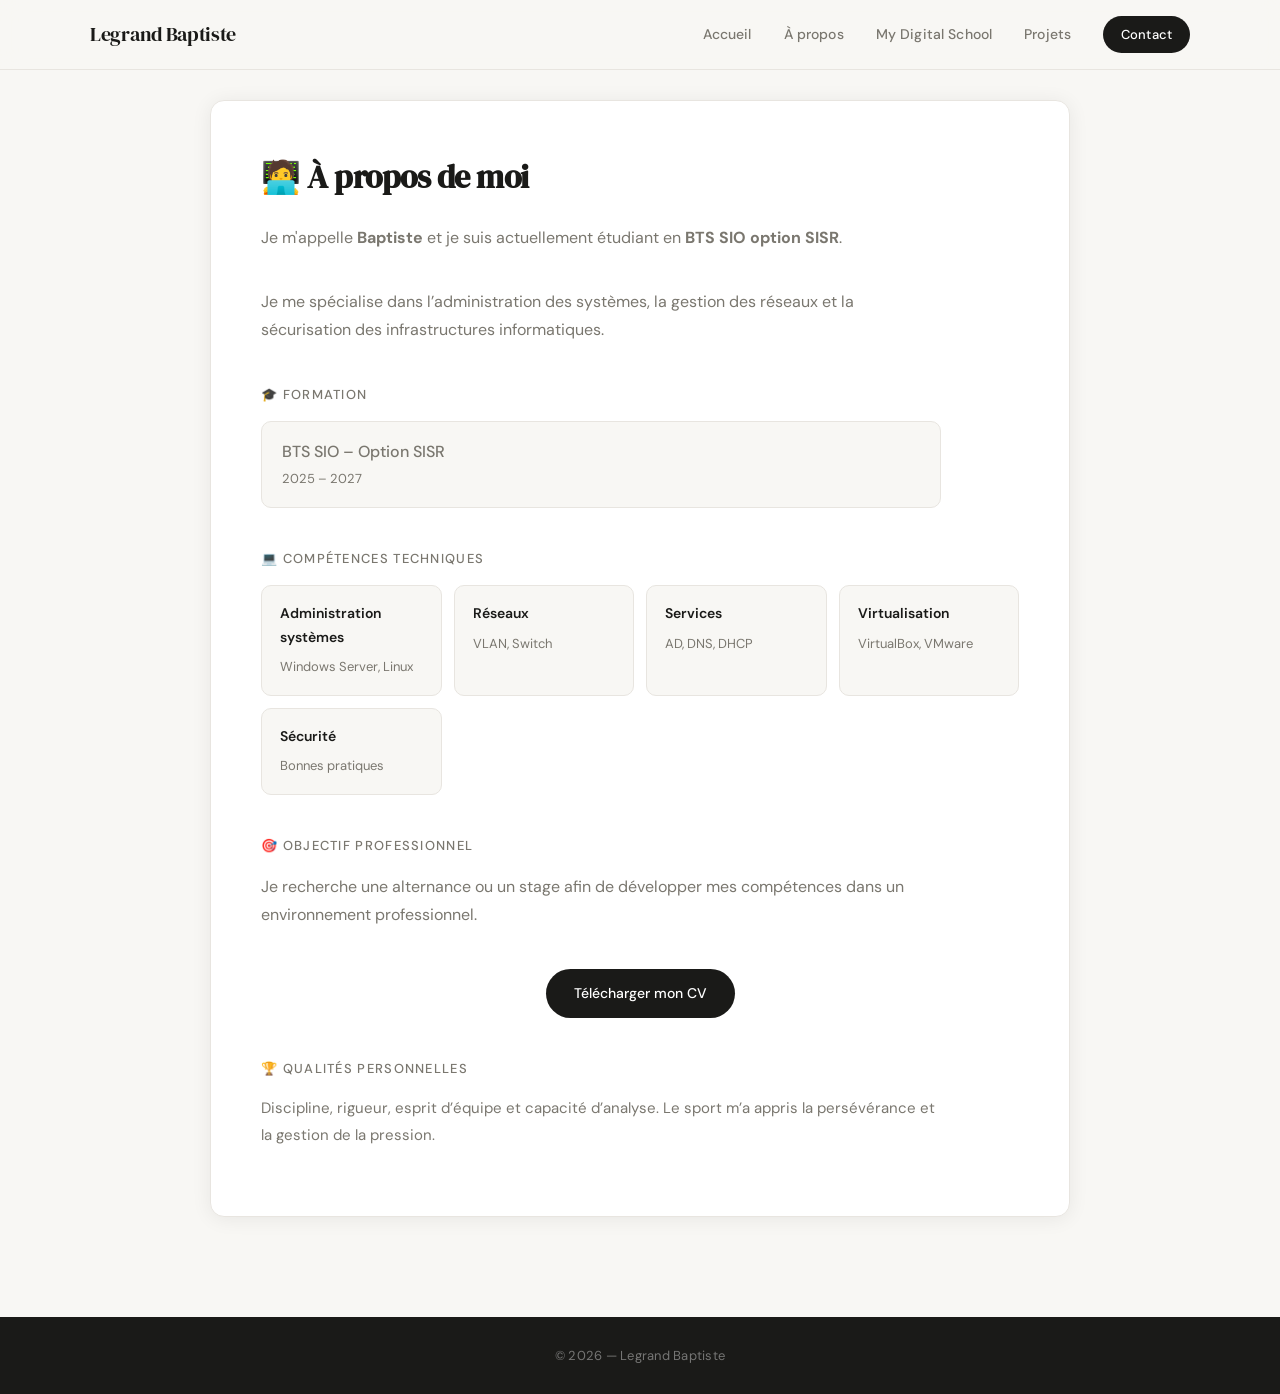
==== commit 9f4f6a2e: "update site" ====
--- a/a-propos.html
+++ b/a-propos.html
@@ -56,7 +56,7 @@
 
                 <div class="skill-box">
                     <strong>Réseaux</strong>
-                    <span>TCP/IP, VLAN, Switch</span>
+                    <span>VLAN, Switch</span>
                 </div>
 
                 <div class="skill-box">
@@ -70,13 +70,8 @@
                 </div>
 
                 <div class="skill-box">
-                    <strong>Scripting</strong>
-                    <span>PowerShell, Bash</span>
-                </div>
-
-                <div class="skill-box">
                     <strong>Sécurité</strong>
-                    <span>Pare-feu, bonnes pratiques</span>
+                    <span>Bonnes pratiques</span>
                 </div>
             </div>
 
--- a/style.css
+++ b/style.css
@@ -13,7 +13,7 @@
     --text:      #1a1a18;
     --muted:     #7a776f;
     --accent:    #1a1a18;
-    --accent-2:  #4a6cf7;
+    --accent-2:  #3399ff;
     --radius:    14px;
     --shadow:    0 2px 20px rgba(0,0,0,0.07);
     --shadow-lg: 0 12px 40px rgba(0,0,0,0.10);
@@ -537,7 +537,7 @@
 .school-intro {
     padding: 40px 0 80px;
     max-width: 860px;
-    margin: 0 auto;
+    margin: 100px auto 0; 
 }
 
 .title-center {
@@ -554,6 +554,17 @@
     line-height: 1.75;
     text-align: center;
     margin-bottom: 16px;
+}
+
+.school-card {
+    background: #f8f8f8;
+    padding: 40px;
+    border-radius: 24px;
+    box-shadow: 0 25px 80px rgba(0,0,0,0.08);
+    border: 1px solid #ececec;
+
+    opacity: 0;
+    animation: fadeUp 0.8s ease forwards;
 }
 
 .school-logo {
@@ -690,6 +701,10 @@
     color: var(--muted);
     font-size: 15px;
     margin-bottom: 32px;
+
+    max-width: 600px;   /* limite la largeur */
+    margin-left: auto;  /* centre le bloc */
+    margin-right: auto; /* centre le bloc */
 }
 
 .project-phases {
@@ -1106,3 +1121,61 @@
     /* Footer */
     footer { font-size: 12px; }
 }
+
+/* ================================
+   TOOLS (projet progression IT)
+================================ */
+
+.tools {
+  display: grid;
+  grid-template-columns: repeat(auto-fit, minmax(180px, 1fr));
+  gap: 12px;
+  margin-top: 10px;
+}
+
+.tool {
+  background: var(--bg);
+  border: 1px solid var(--border);
+  padding: 14px 16px;
+  border-radius: 10px;
+  transition: var(--transition);
+}
+
+.tool:hover {
+  background: white;
+  border-color: var(--accent-2);
+  transform: translateY(-2px);
+  box-shadow: var(--shadow);
+}
+
+.tool span {
+  display: inline-block;
+  font-size: 13px;
+  font-weight: 600;
+  color: var(--text);
+  margin-bottom: 4px;
+}
+
+.tool p {
+  font-size: 13px;
+  color: var(--muted);
+  line-height: 1.5;
+}
+
+.btn-download {
+    display: block;
+    width: fit-content;
+    margin: 20px auto; /* centre horizontalement */
+    padding: 10px 18px;
+    background-color: #333;
+    color: white;
+    border-radius: 8px;
+    text-decoration: none;
+    font-weight: 600;
+    transition: 0.3s;
+}
+
+.btn-download:hover {
+    background-color: #333;
+    transform: translateY(-2px);
+}
